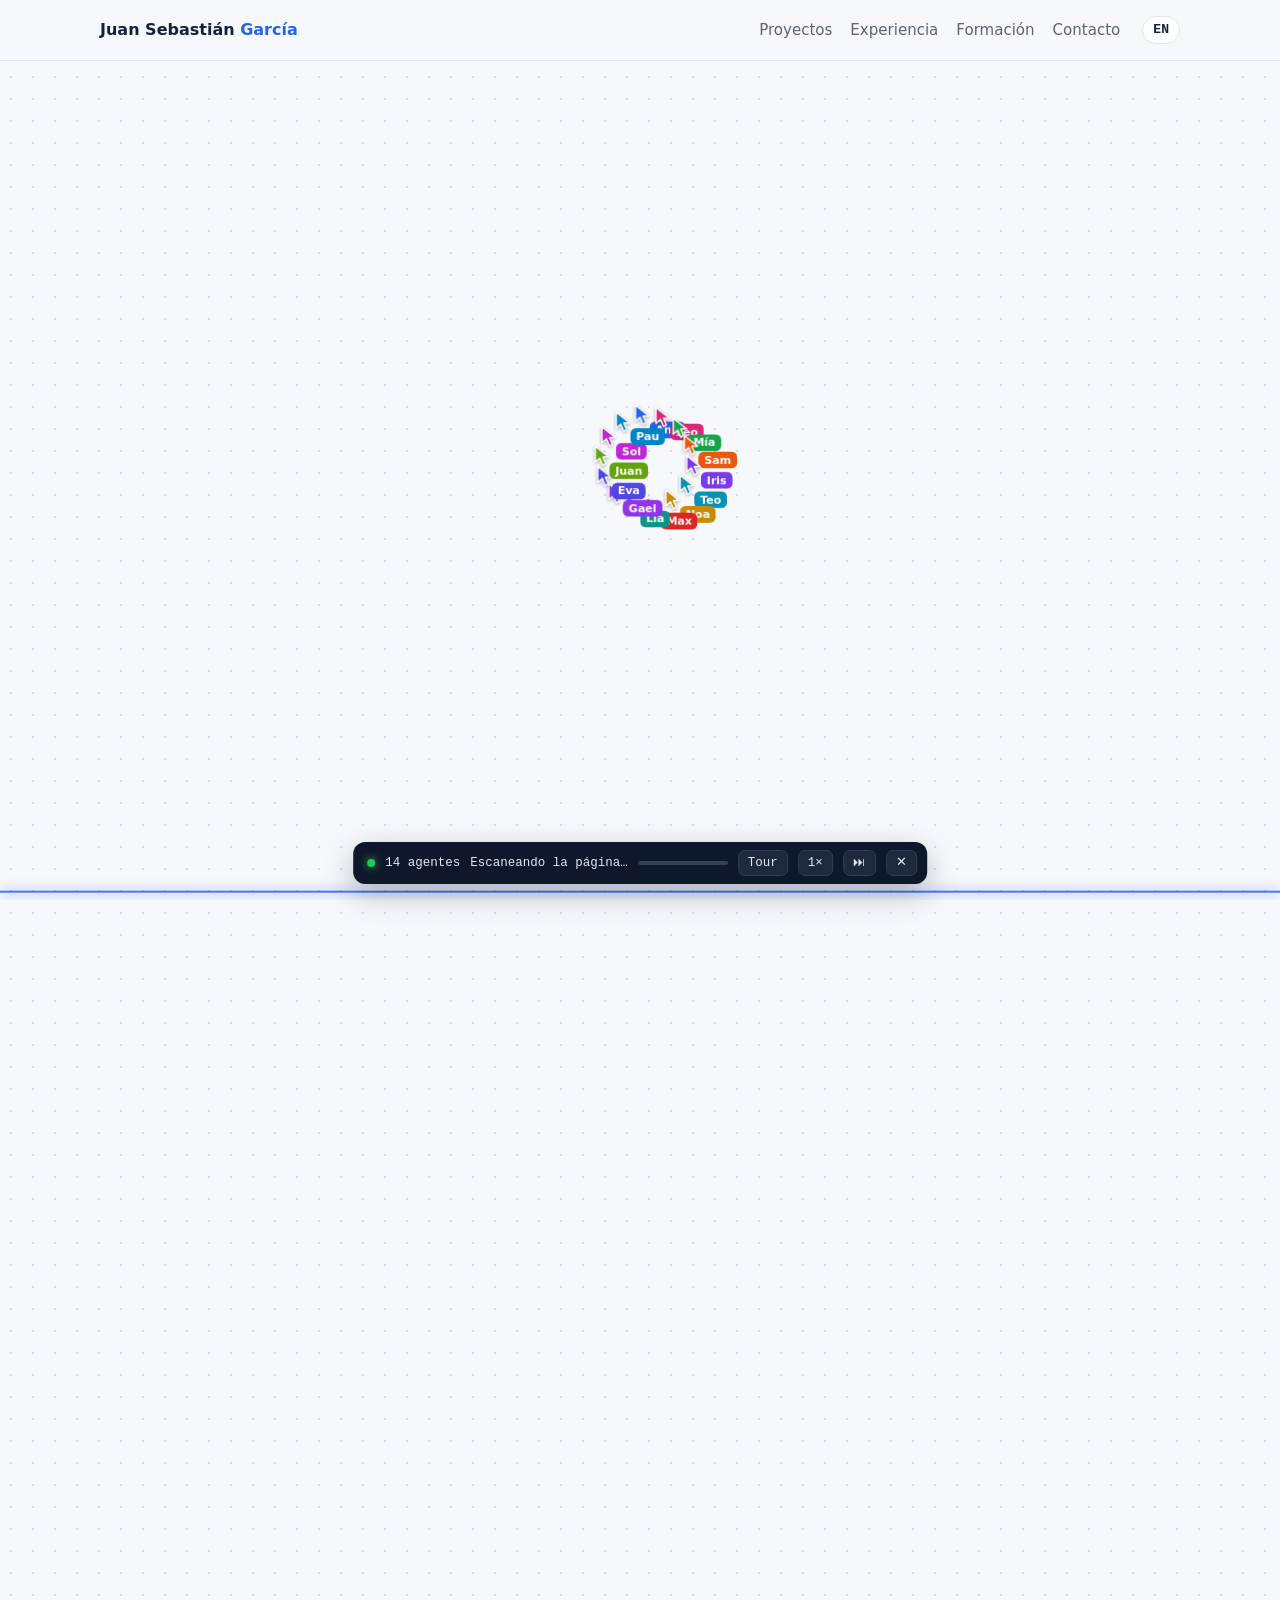
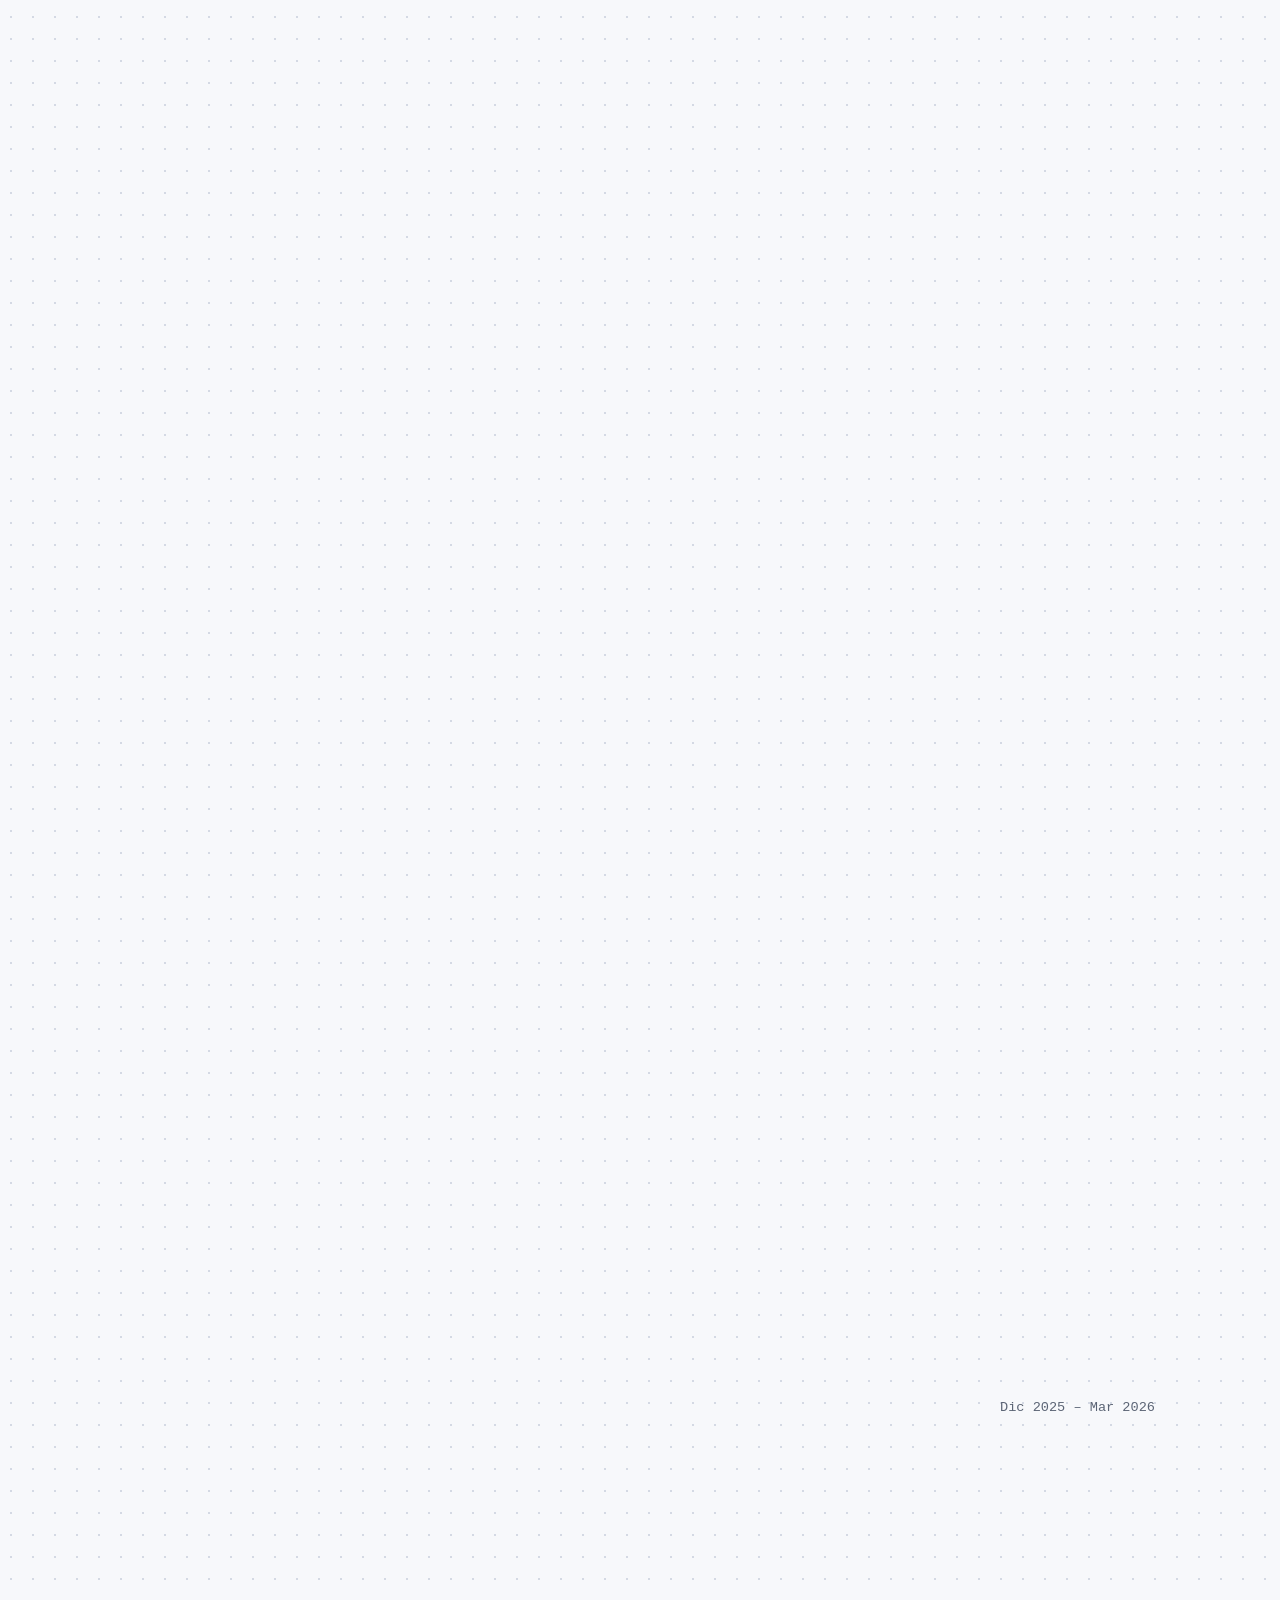
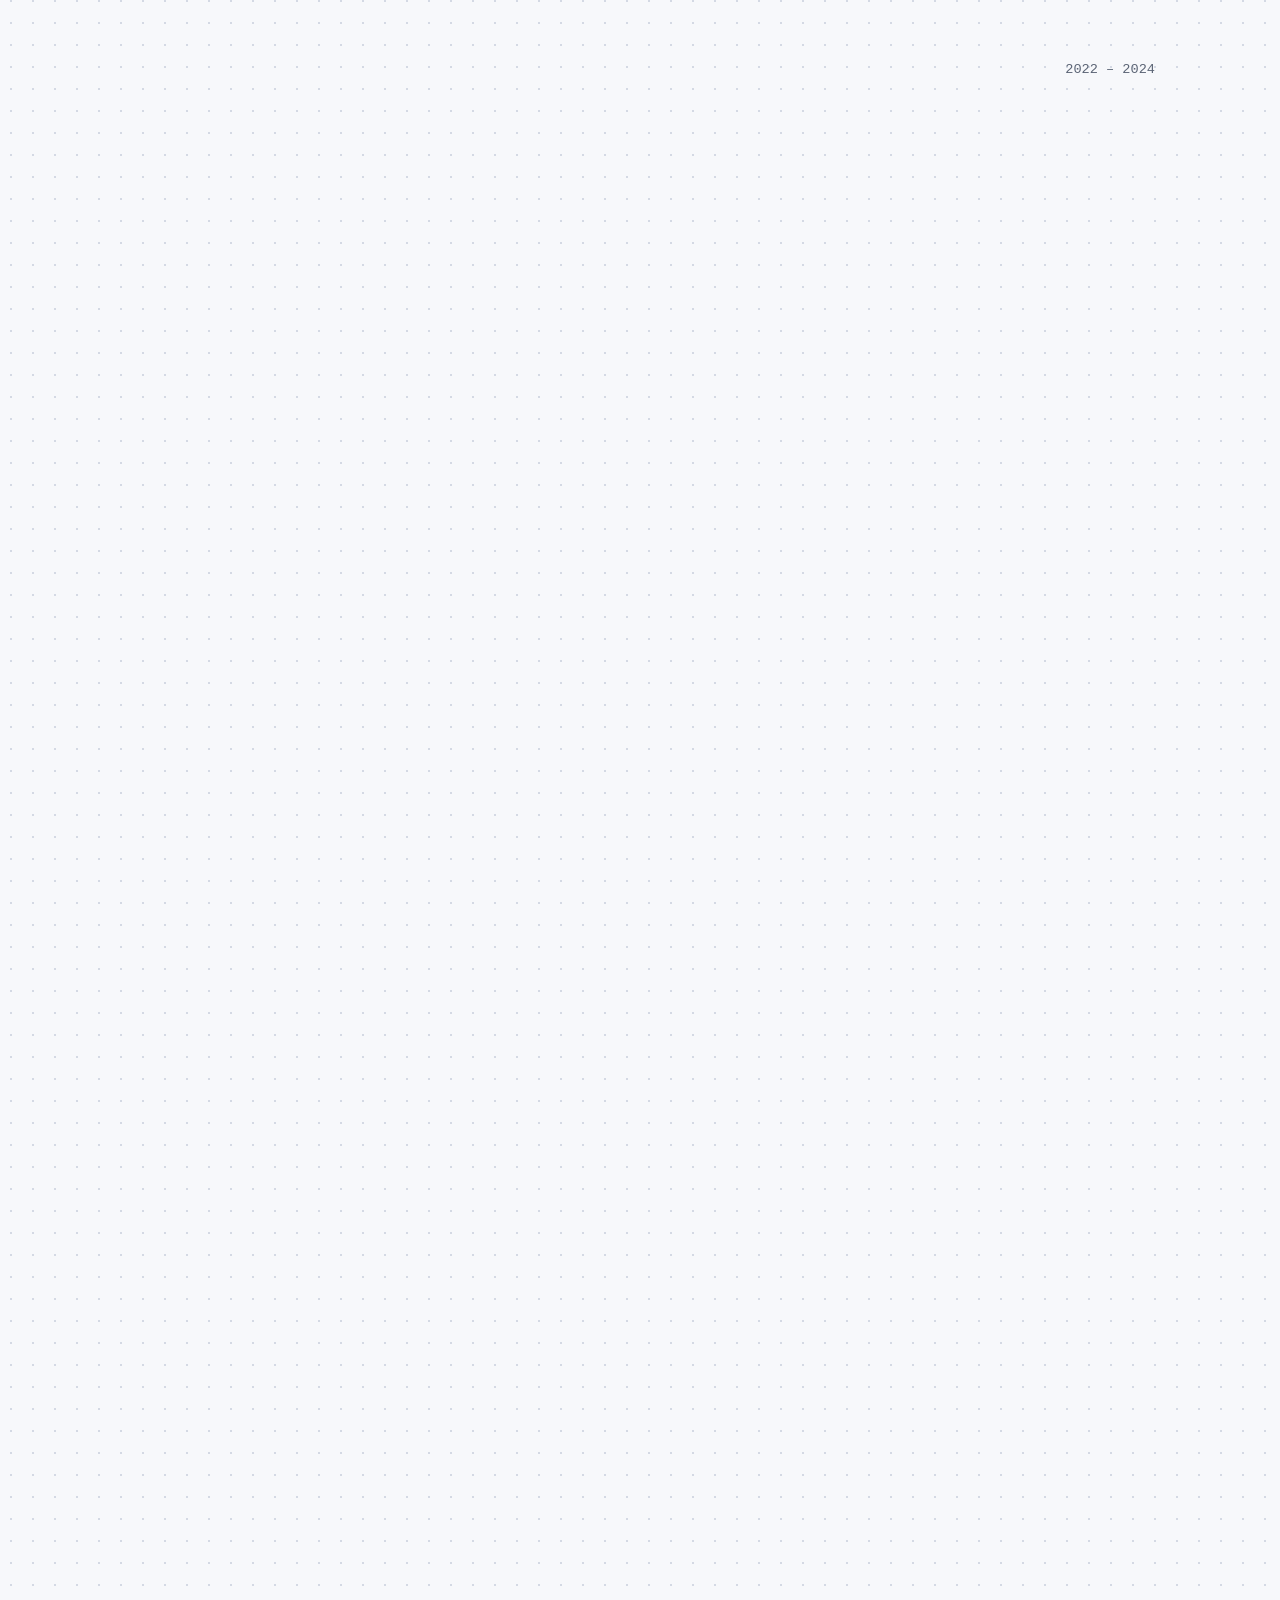
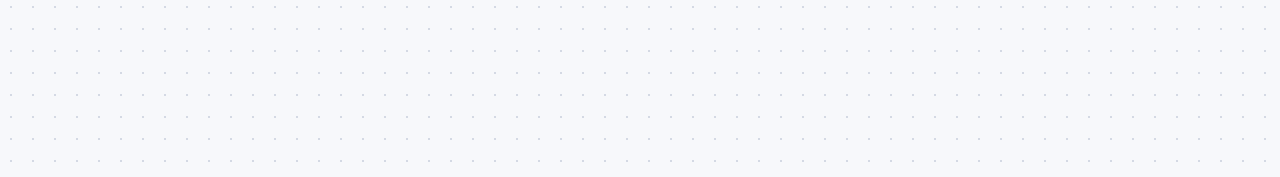
==== index.html @ de95fca2 "CV y portafolio web con el efecto Swarm Rebuild Sitio estático en español e inglés: perfil, 8 proyec" ====
<!doctype html>
<html lang="es">
<head>
<meta charset="utf-8">
<meta name="viewport" content="width=device-width, initial-scale=1">
<title>Juan Sebastián García Carrillo · Analista de sistemas y datos, QA y automatización con IA</title>
<meta name="description" content="CV y portafolio de Juan Sebastián García Carrillo: QA, análisis de datos y automatización con IA. Ocho proyectos con código y demos.">
<meta property="og:title" content="Juan Sebastián García Carrillo · Analista de sistemas y datos, QA y automatización con IA">
<meta property="og:description" content="CV y portafolio de Juan Sebastián García Carrillo: QA, análisis de datos y automatización con IA. Ocho proyectos con código y demos.">
<meta property="og:image" content="https://juansgarciac.github.io/img/storylens.webp">
<link rel="alternate" hreflang="en" href="https://juansgarciac.github.io/en/"><link rel="alternate" hreflang="es" href="https://juansgarciac.github.io/">
<link rel="icon" href="favicon.svg" type="image/svg+xml">
<link rel="stylesheet" href="styles.css">
</head>
<body>
<script src="swarm-rebuild.js" data-agents="14"></script>
<div data-sr-root>
<header class="top"><div class="wrap">
  <a class="brand" href="#inicio">Juan Sebastián <span>García</span></a>
  <nav aria-label="Secciones"><a href="#proyectos">Proyectos</a><a href="#experiencia">Experiencia</a><a href="#formacion">Formación</a><a href="#contacto">Contacto</a></nav>
  <a class="lang" href="en/" hreflang="en">EN</a>
</div></header>

<main id="inicio">
<section class="hero"><div class="wrap">
  <p class="kicker">Bogotá, Colombia · Ingeniero de Sistemas</p>
  <h1>Juan Sebastián García Carrillo</h1>
  <p class="role">Analista de sistemas y datos · QA · Automatización con IA</p>
  <p class="summary">Ingeniero de Sistemas con base en requisitos, datos y automatización con IA. Como QA Engineer (2022–2024) analicé y documenté historias de usuario e integraciones, con criterios de aceptación en equipos Agile/Scrum. En mi práctica profesional hice análisis estadístico y de tendencias para apoyar decisiones, automaticé hojas de Excel con macros y desarrollé el prototipo de un agente de IA conversacional.</p>
  <ul class="actions">
    <li><a class="btn" href="#proyectos">Ver proyectos</a></li>
    <li><a class="btn primary" data-mail data-u="juansgarciac2003" data-d="gmail.com" href="#contacto">Correo</a></li>
    <li><a class="btn" href="https://www.linkedin.com/in/juansgc" rel="noopener">LinkedIn</a></li>
    <li><a class="btn" href="https://github.com/JuanSGarciaC" rel="noopener">GitHub</a></li>
  </ul>
  <p class="where">Disponible para trabajo remoto, híbrido o presencial en Bogotá.</p>
</div></section>

<section id="proyectos"><div class="wrap">
  <h2>Proyectos</h2>
  <p class="lead">Ocho proyectos con una idea común: sistemas que fallan de forma segura, se pueden revisar y miden lo que prometen. Cada uno tiene su código, pruebas automáticas y una sección de límites.</p>
  <div class="grid"><article class="card"><figure><img src="img/storylens.webp" alt="StoryLens QA: Revisar requisitos antes de que sean errores" loading="lazy" decoding="async" width="960" height="600"></figure><div class="body"><h3>StoryLens QA</h3><p class="tagline">Revisar requisitos antes de que sean errores</p><p class="desc">Lee historias de usuario y señala lo que está mal escrito citando la norma (ISO 29148, INVEST, ISTQB); genera casos de prueba trazables y mide la calidad. La IA es opcional: si falla, las reglas siguen.</p><p class="learned"><b>Aprendí:</b> a evaluar IA con honestidad: en historias nuevas las reglas (F1 0,71) superan a la IA (0,37–0,46).</p><ul class="chips"><li class="chip">Python</li><li class="chip">FastAPI</li><li class="chip">React</li><li class="chip">Gemini</li><li class="chip">Playwright</li></ul><ul class="links"><li><a href="https://github.com/JuanSGarciaC/storylens-qa" rel="noopener">Código</a></li><li><a href="https://storylens-qa.onrender.com" rel="noopener">Demo en vivo</a></li><li><a href="https://juansgarciac.github.io/storylens-qa/" rel="noopener">Página del proyecto</a></li></ul></div></article><article class="card"><figure><img src="img/laboratorio.webp" alt="Laboratorio de defensa: Ver un ataque web por dentro y cómo se detiene" loading="lazy" decoding="async" width="960" height="600"></figure><div class="body"><h3>Laboratorio de defensa</h3><p class="tagline">Ver un ataque web por dentro y cómo se detiene</p><p class="desc">La misma app escrita vulnerable y protegida; siete ataques del OWASP Top 10 se lanzan contra las dos a la vez y una consola enseña cada petición, el resultado y la línea de código que marca la diferencia.</p><p class="learned"><b>Aprendí:</b> cómo funcionan y se corrigen inyección SQL, XSS, fuerza bruta, IDOR y otros.</p><ul class="chips"><li class="chip">Python</li><li class="chip">FastAPI</li><li class="chip">React</li><li class="chip">OWASP</li><li class="chip">Playwright</li></ul><ul class="links"><li><a href="https://github.com/JuanSGarciaC/laboratorio-defensa" rel="noopener">Código</a></li></ul></div></article><article class="card"><figure><img src="img/nexusflow.webp" alt="NexusFlow: Automatizar procesos sin hacer nada dos veces" loading="lazy" decoding="async" width="960" height="600"></figure><div class="body"><h3>NexusFlow</h3><p class="tagline">Automatizar procesos sin hacer nada dos veces</p><p class="desc">Flujos con pasos, condiciones y llamadas a APIs que corren en segundo plano con reintentos e idempotencia; usuarios con roles, credenciales cifradas, webhooks firmados y auditoría.</p><p class="learned"><b>Aprendí:</b> idempotencia y diseño para fallos: ningún reintento cobra dos veces.</p><ul class="chips"><li class="chip">FastAPI</li><li class="chip">PostgreSQL</li><li class="chip">Celery</li><li class="chip">Redis</li><li class="chip">React</li><li class="chip">Docker</li></ul><ul class="links"><li><a href="https://github.com/JuanSGarciaC/nexusflow" rel="noopener">Código</a></li><li><a href="https://juansgarciac.github.io/nexusflow/" rel="noopener">Página del proyecto</a></li></ul></div></article><article class="card"><figure><img src="img/datapulse.webp" alt="DataPulse: Datos confiables y trazables de la fuente al informe" loading="lazy" decoding="async" width="960" height="600"></figure><div class="body"><h3>DataPulse</h3><p class="tagline">Datos confiables y trazables de la fuente al informe</p><p class="desc">Ingesta de archivos y una API con validación y cuarentena, orquestación con Prefect, modelo estrella con dbt, API de indicadores y panel; cualquier cifra se puede seguir hasta su archivo.</p><p class="learned"><b>Aprendí:</b> calidad de datos y trazabilidad: 37 errores sembrados que el pipeline detecta exactamente.</p><ul class="chips"><li class="chip">Polars</li><li class="chip">Prefect</li><li class="chip">dbt</li><li class="chip">PostgreSQL</li><li class="chip">FastAPI</li><li class="chip">Streamlit</li></ul><ul class="links"><li><a href="https://github.com/JuanSGarciaC/datapulse" rel="noopener">Código</a></li><li><a href="https://juansgarciac.github.io/datapulse/" rel="noopener">Página del proyecto</a></li></ul></div></article><article class="card"><figure><img src="img/sello.webp" alt="Sello · Triaje con IA: La IA clasifica; una persona pone el sello" loading="lazy" decoding="async" width="960" height="600"></figure><div class="body"><h3>Sello · Triaje con IA</h3><p class="tagline">La IA clasifica; una persona pone el sello</p><p class="desc">Clasifica solicitudes de soporte de TI con un LLM y una regla decide: se aprueba sola o pasa a una persona. Después va al equipo correcto con un plazo. Categoría correcta en 9 de 10 casos de la prueba final.</p><p class="learned"><b>Aprendí:</b> que la confianza de un modelo no basta: lo urgente y lo dudoso pasan por una persona.</p><ul class="chips"><li class="chip">Python</li><li class="chip">FastAPI</li><li class="chip">LLM</li><li class="chip">React</li><li class="chip">SQLite</li></ul><ul class="links"><li><a href="https://github.com/JuanSGarciaC/triaje-solicitudes" rel="noopener">Código</a></li><li><a href="https://triaje-solicitudes-demo.onrender.com" rel="noopener">Demo en vivo</a></li></ul></div></article><article class="card"><figure><img src="img/integrador.webp" alt="Integrador de webhooks: Entregar avisos entre sistemas sin perder ninguno" loading="lazy" decoding="async" width="960" height="600"></figure><div class="body"><h3>Integrador de webhooks</h3><p class="tagline">Entregar avisos entre sistemas sin perder ninguno</p><p class="desc">Recibe webhooks de GitHub, valida la firma HMAC, responde 202 y los entrega desde un worker con espera exponencial y jitter; los fallidos se reprocesan desde un panel.</p><p class="learned"><b>Aprendí:</b> a medir con fallos provocados: con 30 % de fallos se entregaron 200 de 200.</p><ul class="chips"><li class="chip">Python</li><li class="chip">FastAPI</li><li class="chip">HMAC</li><li class="chip">React</li><li class="chip">Newman</li></ul><ul class="links"><li><a href="https://github.com/JuanSGarciaC/integrador-webhooks" rel="noopener">Código</a></li><li><a href="https://integrador-webhooks-demo.onrender.com" rel="noopener">Demo en vivo</a></li></ul></div></article><article class="card"><figure><img src="img/cortex.webp" alt="Cortex Agent: Un agente de IA al que se le puede ver pensar" loading="lazy" decoding="async" width="960" height="600"></figure><div class="body"><h3>Cortex Agent</h3><p class="tagline">Un agente de IA al que se le puede ver pensar</p><p class="desc">Agente con bucle propio, herramientas por MCP, búsqueda híbrida en documentos y memoria; cada paso queda registrado y se evalúa automáticamente.</p><p class="learned"><b>Aprendí:</b> cómo funciona un agente por dentro y cómo evaluarlo con pruebas repetibles.</p><ul class="chips"><li class="chip">Python</li><li class="chip">MCP</li><li class="chip">RAG</li><li class="chip">Gemini</li><li class="chip">React</li></ul><ul class="links"><li><a href="https://github.com/JuanSGarciaC/cortex-agent" rel="noopener">Código</a></li></ul></div></article><article class="card"><figure><img src="img/datos.webp" alt="Datos abiertos de Colombia: Datos públicos reales, limpios y comprobados" loading="lazy" decoding="async" width="960" height="600"></figure><div class="body"><h3>Datos abiertos de Colombia</h3><p class="tagline">Datos públicos reales, limpios y comprobados</p><p class="desc">Descarga la matrícula de educación superior de datos.gov.co, la valida, calcula estadísticas y escribe un resumen cuyas cifras se verifican; los totales cuadran con la fuente oficial.</p><p class="learned"><b>Aprendí:</b> a desconfiar de la fuente: los datos venían duplicados y fingían una caída del 48 %.</p><ul class="chips"><li class="chip">Python</li><li class="chip">FastAPI</li><li class="chip">SQLite</li><li class="chip">React</li><li class="chip">datos.gov.co</li></ul><ul class="links"><li><a href="https://github.com/JuanSGarciaC/datos-abiertos-colombia-educacion" rel="noopener">Código</a></li></ul></div></article></div>
  <p class="note">Proyectos personales desarrollados con asistentes de IA; yo los revisé, ejecuté y verifiqué. Las cifras salen de sus pruebas y evaluaciones, y cada repositorio explica lo que no está medido.</p>
</div></section>

<section id="experiencia"><div class="wrap">
  <h2>Experiencia</h2>
  <div class="timeline"><article class="panel job"><header><h3>Fundación Universitaria del Área Andina</h3><span class="meta">Dic 2025 – Mar 2026</span></header><p class="pos">Práctica profesional</p><ul><li>Análisis estadístico y de tendencias sobre bases de datos para detectar problemas y apoyar decisiones, con gráficas y muestras.</li><li>Macros y optimización de hojas de Excel y bases de datos para facilitar su uso y el manejo de la información.</li><li>Prototipo de un agente de IA conversacional para ayudar a redactar documentos institucionales según las reglas de la institución (fase inicial, sin despliegue).</li></ul></article><article class="panel job"><header><h3>Software Quality Assurance S.A.</h3><span class="meta">2022 – 2024</span></header><p class="pos">QA Engineer</p><ul><li>Inicié como practicante SENA y continué como QA Engineer.</li><li>Analicé y documenté historias de usuario e integraciones en staging y preproducción, identificando riesgos antes de cada release.</li><li>Aporté análisis de requisitos y criterios de aceptación en ceremonias Agile/Scrum.</li><li>Mantuve documentación y trazabilidad en Jira y Confluence entre Desarrollo, QA y Producto.</li><li>Automaticé con Python tareas repetitivas de análisis y organización de información.</li><li>Validé servicios REST: códigos HTTP, payloads JSON y casos límite.</li></ul></article></div>
</div></section>

<section id="formacion"><div class="wrap">
  <div class="two">
    <div class="panel"><h2>Formación</h2><ul class="edu"><li><span><b>Ingeniería de Sistemas</b><small>Fundación Universitaria del Área Andina</small></span><span class="y">2023 – 2026</span></li><li><span><b>Tecnólogo en Análisis y Desarrollo de Sistemas de Información</b><small>SENA</small></span><span class="y">2021 – 2023</span></li><li><span><b>Máster en Inteligencia Artificial e Innovación</b><small>Founderz · Prompt engineering (few-shot, RAG), Copilot Studio, Power Automate, Make y Power BI</small></span><span class="y">2024 – 2025</span></li><li><span><b>Diplomado en Programación en Python y DevNet (140 h)</b><small>Área Andina</small></span><span class="y">2025</span></li></ul></div>
    <div class="panel"><h2>Certificaciones</h2><ul><li>DevNet Associate · Fundamentos de Python 1 y 2 · Introduction to Modern AI — Cisco Networking Academy</li><li>Introducción a ISTQB · Pruebas de requisitos, performance y APIs REST — Área Andina</li></ul><h2>Idiomas</h2><p>Español (nativo) · Inglés B2 (lectura técnica y documentación)</p></div>
  </div>
</div></section>

<section id="habilidades"><div class="wrap">
  <h2>Habilidades</h2>
  <div class="skills"><div class="panel"><h3>Datos y BI</h3><ul class="chips"><li class=chip>SQL</li><li class=chip>Excel avanzado (macros)</li><li class=chip>Análisis estadístico</li><li class=chip>Power BI</li><li class=chip>ETL</li></ul></div><div class="panel"><h3>QA y metodologías</h3><ul class="chips"><li class=chip>Criterios de aceptación</li><li class=chip>Pruebas de APIs REST</li><li class=chip>pytest</li><li class=chip>Playwright</li><li class=chip>Postman/Newman</li><li class=chip>Agile/Scrum</li><li class=chip>Jira</li><li class=chip>Confluence</li></ul></div><div class="panel"><h3>Programación</h3><ul class="chips"><li class=chip>Python</li><li class=chip>FastAPI</li><li class=chip>React</li><li class=chip>PostgreSQL</li><li class=chip>SQLite</li><li class=chip>Git/GitHub</li><li class=chip>GitHub Actions</li><li class=chip>Docker</li></ul></div><div class="panel"><h3>IA y automatización</h3><ul class="chips"><li class=chip>Prompt engineering</li><li class=chip>GPT-4</li><li class=chip>Claude</li><li class=chip>Gemini</li><li class=chip>Azure OpenAI</li><li class=chip>Copilot Studio</li><li class=chip>Power Automate</li><li class=chip>Make</li></ul></div></div>
</div></section>

<section id="contacto" class="contact"><div class="wrap">
  <div class="panel">
    <h2>Hablemos</h2>
    <p class="lead" style="margin-inline:auto">¿Buscas a alguien para QA, análisis de datos o automatización con IA? Escríbeme.</p>
    <ul class="actions" style="justify-content:center">
      <li><a class="btn primary" data-mail data-u="juansgarciac2003" data-d="gmail.com" href="#contacto">Correo</a></li>
      <li><a class="btn" href="https://www.linkedin.com/in/juansgc" rel="noopener">LinkedIn</a></li>
      <li><a class="btn" href="https://github.com/JuanSGarciaC" rel="noopener">GitHub</a></li>
    </ul>
    <noscript><p>juansgarciac2003 [arroba] gmail.com</p></noscript>
  </div>
</div></section>
</main>

<footer><div class="wrap">
  <p>Hecho con HTML, CSS y JavaScript, sin dependencias. Los cursores de colores construyen la página la primera vez que entras. <button type="button" data-sr-replay>Ver otra vez la construcción</button></p>
  <p>© 2026 Juan Sebastián García Carrillo</p>
</div></footer>
</div>
<script src="site.js" defer></script>
</body>
</html>
---- styles.css ----
:root {
  --bg: #f7f8fb;
  --paper: #ffffff;
  --ink: #14213d;
  --muted: #5b6475;
  --line: #e1e5ee;
  --accent: #2563eb;
  --accent-ink: #1d4ed8;
  --teal: #0f766e;
  --radius: 14px;
  --shadow: 0 1px 2px rgba(20, 33, 61, .06), 0 8px 24px rgba(20, 33, 61, .06);
  --mono: ui-monospace, "Cascadia Code", Consolas, monospace;
  --sans: "Segoe UI", system-ui, -apple-system, Roboto, "Helvetica Neue", Arial, sans-serif;
}

* { box-sizing: border-box; }
html { scroll-behavior: smooth; }
body {
  margin: 0;
  font: 16px/1.6 var(--sans);
  color: var(--ink);
  background-color: var(--bg);
  /* E3: rejilla de puntos, el "lienzo" donde trabajan los cursores */
  background-image: radial-gradient(circle, #d4d9e4 1px, transparent 1.2px);
  background-size: 22px 22px;
}
img { max-width: 100%; display: block; }
a { color: var(--accent-ink); }
a:focus-visible, button:focus-visible { outline: 3px solid var(--accent); outline-offset: 2px; border-radius: 6px; }

.wrap { width: min(1080px, 100% - 40px); margin-inline: auto; }

/* ---------- cabecera */
.top {
  position: sticky; top: 0; z-index: 50;
  background: rgba(247, 248, 251, .86);
  backdrop-filter: blur(8px);
  border-bottom: 1px solid var(--line);
}
.top .wrap { display: flex; align-items: center; gap: 22px; height: 60px; }
.brand { font-weight: 700; text-decoration: none; color: var(--ink); white-space: nowrap; }
.brand span { color: var(--accent); }
.top nav { display: flex; gap: 18px; margin-left: auto; flex-wrap: wrap; }
.top nav a { color: var(--muted); text-decoration: none; font-size: .94rem; }
.top nav a:hover { color: var(--ink); }
.lang { font: 600 .82rem/1 var(--mono); border: 1px solid var(--line); border-radius: 999px; padding: 6px 10px;
        text-decoration: none; color: var(--ink); background: var(--paper); }

/* ---------- hero */
.hero { padding: 72px 0 40px; }
.hero .kicker { font: 600 .86rem/1.4 var(--mono); color: var(--teal); letter-spacing: .02em; margin: 0 0 10px; }
.hero h1 { font-size: clamp(2.2rem, 5.4vw, 3.8rem); line-height: 1.05; margin: 0 0 14px; letter-spacing: -.02em; }
.hero .role { font-size: clamp(1.05rem, 2vw, 1.3rem); color: var(--accent-ink); font-weight: 600; margin: 0 0 18px; }
.hero .summary { max-width: 760px; color: #2a3550; font-size: 1.06rem; margin: 0 0 24px; }
.actions { display: flex; flex-wrap: wrap; gap: 10px; margin: 0 0 14px; padding: 0; list-style: none; }
.btn {
  display: inline-flex; align-items: center; gap: 8px; padding: 10px 16px; border-radius: 10px;
  border: 1px solid var(--line); background: var(--paper); color: var(--ink); text-decoration: none;
  font-weight: 600; font-size: .95rem; box-shadow: var(--shadow);
  transition: transform .15s ease;
}
.btn:hover { transform: translateY(-1px); }
.btn.primary { background: var(--accent); border-color: var(--accent); color: #fff; }
.where { color: var(--muted); font-size: .92rem; margin: 0; }

/* ---------- secciones */
section { padding: 34px 0; scroll-margin-top: 70px; }
section > .wrap > h2 { font-size: 1.7rem; margin: 0 0 6px; letter-spacing: -.01em; }
.lead { color: var(--muted); margin: 0 0 22px; max-width: 760px; }

.panel {
  background: var(--paper); border: 1px solid var(--line); border-radius: var(--radius);
  box-shadow: var(--shadow); padding: 22px 24px;
}

/* ---------- proyectos */
.grid { display: grid; grid-template-columns: repeat(auto-fill, minmax(300px, 1fr)); gap: 18px; }
.card {
  display: flex; flex-direction: column; background: var(--paper); border: 1px solid var(--line);
  border-radius: var(--radius); box-shadow: var(--shadow); overflow: hidden;
}
.card figure { margin: 0; aspect-ratio: 16 / 10; background: #0f172a; overflow: hidden; }
.card figure img { width: 100%; height: 100%; object-fit: cover; object-position: top left; }
.card .body { padding: 16px 18px 18px; display: flex; flex-direction: column; gap: 8px; flex: 1; }
.card h3 { margin: 0; font-size: 1.12rem; }
.card .tagline { margin: 0; color: var(--teal); font-weight: 600; font-size: .92rem; }
.card .desc { margin: 0; color: #2a3550; font-size: .95rem; }
.card .learned { margin: 0; font-size: .9rem; color: var(--muted); }
.card .learned b { color: var(--ink); }
.chips { display: flex; flex-wrap: wrap; gap: 6px; list-style: none; margin: 2px 0 0; padding: 0; }
.chip { font: 500 .76rem/1 var(--mono); padding: 5px 8px; border-radius: 6px; background: #eef2ff; color: #3730a3; }
.links { display: flex; flex-wrap: wrap; gap: 14px; margin: auto 0 0; padding: 8px 0 0; list-style: none; font-size: .92rem; font-weight: 600; }
.note {
  margin: 20px 0 0; padding: 12px 16px; border-left: 3px solid var(--teal); background: #eaf6f1;
  border-radius: 8px; font-size: .93rem; color: #1f3b36;
}

/* ---------- experiencia y formación */
.timeline { display: grid; gap: 16px; }
.job header { display: flex; flex-wrap: wrap; justify-content: space-between; gap: 6px 18px; align-items: baseline; }
.job h3 { margin: 0; font-size: 1.1rem; }
.job .meta { font: 500 .85rem/1.4 var(--mono); color: var(--muted); }
.job .pos { margin: 2px 0 8px; color: var(--teal); font-weight: 600; }
.job ul { margin: 0; padding-left: 20px; }
.job li { margin: 3px 0; }

.two { display: grid; grid-template-columns: repeat(auto-fit, minmax(300px, 1fr)); gap: 18px; }
.edu { list-style: none; margin: 0; padding: 0; display: grid; gap: 12px; }
.edu li { display: flex; justify-content: space-between; gap: 12px; }
.edu .y { font: 500 .85rem/1.6 var(--mono); color: var(--muted); white-space: nowrap; }
.edu small { display: block; color: var(--muted); }

.skills { display: grid; grid-template-columns: repeat(auto-fit, minmax(240px, 1fr)); gap: 18px; }
.skills h3 { margin: 0 0 8px; font-size: 1rem; }

/* ---------- contacto y pie */
.contact { text-align: center; }
.contact .panel { padding: 34px 24px; }
.contact h2 { margin-top: 0; }
footer { padding: 28px 0 90px; color: var(--muted); font-size: .88rem; text-align: center; }
footer button {
  font: inherit; color: var(--accent-ink); background: none; border: 0; text-decoration: underline; cursor: pointer; padding: 0;
}

/* ---------- barra del enjambre (la crea swarm-rebuild.js) */
#sr-bar {
  position: fixed; left: 50%; bottom: 16px; transform: translateX(-50%); z-index: 9999;
  display: flex; align-items: center; gap: 10px; padding: 8px 10px 8px 14px;
  background: #0f172a; color: #e2e8f0; border-radius: 12px; box-shadow: 0 10px 30px rgba(0, 0, 0, .25);
  font: 500 12.5px/1 var(--mono); white-space: nowrap; transition: opacity .3s, transform .3s;
}
#sr-bar.sr-out { opacity: 0; transform: translate(-50%, 20px); pointer-events: none; }
#sr-bar .sr-dot { width: 8px; height: 8px; border-radius: 50%; background: #22c55e; box-shadow: 0 0 8px #22c55e; }
#sr-bar .sr-progress { width: 90px; height: 4px; background: #334155; border-radius: 4px; overflow: hidden; }
#sr-bar .sr-progress i { display: block; height: 100%; background: #60a5fa; transform-origin: left; transform: scaleX(0);
                         transition: transform .25s ease; }
#sr-bar button {
  font: inherit; color: #e2e8f0; background: #1e293b; border: 1px solid #334155; border-radius: 7px; padding: 6px 9px; cursor: pointer;
}
#sr-bar button:hover, #sr-bar button.on { background: #2563eb; border-color: #2563eb; }

@media (max-width: 640px) {
  .top nav { display: none; }
  .hero { padding-top: 44px; }
  #sr-bar { gap: 7px; padding: 7px 8px 7px 10px; font-size: 11px; }
  #sr-bar .sr-progress { width: 44px; }
  #sr-bar [data-k="agents"] { display: none; }
}

@media (prefers-reduced-motion: reduce) {
  html { scroll-behavior: auto; }
  .btn { transition: none; }
}
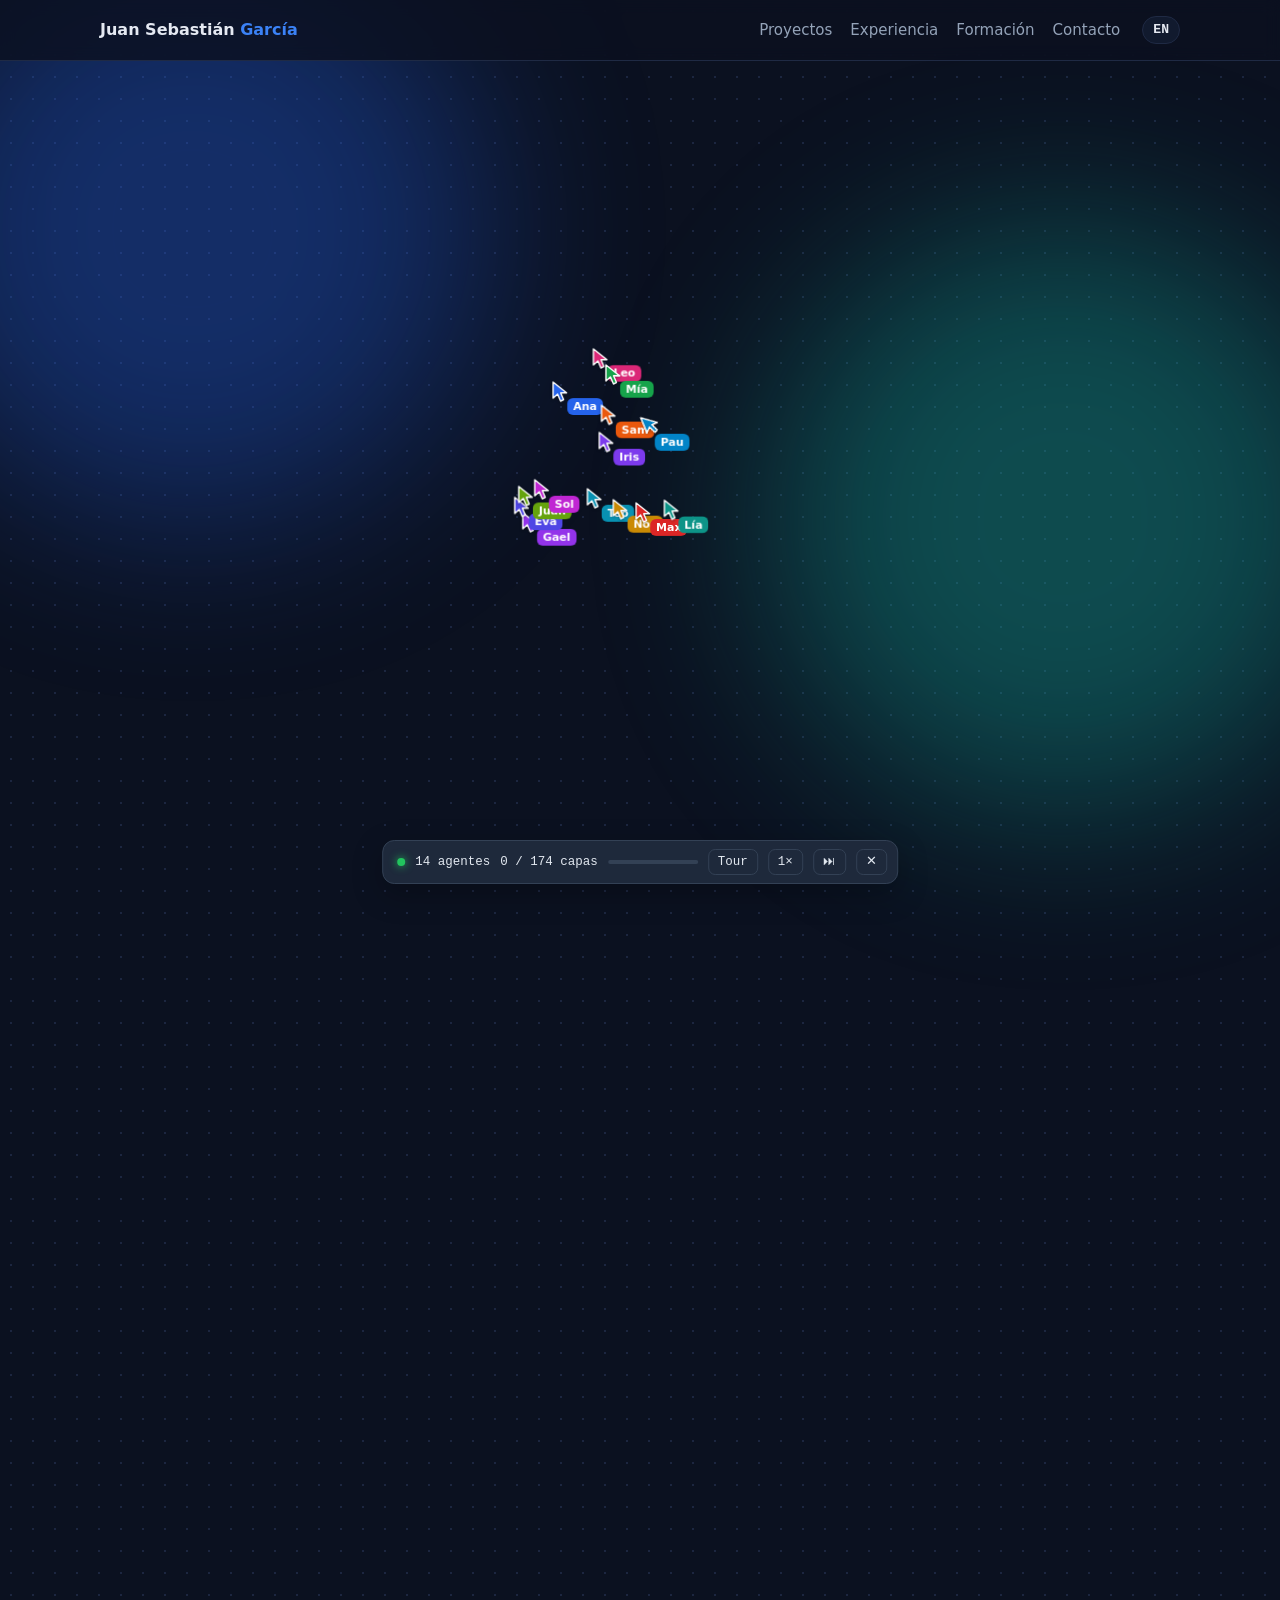
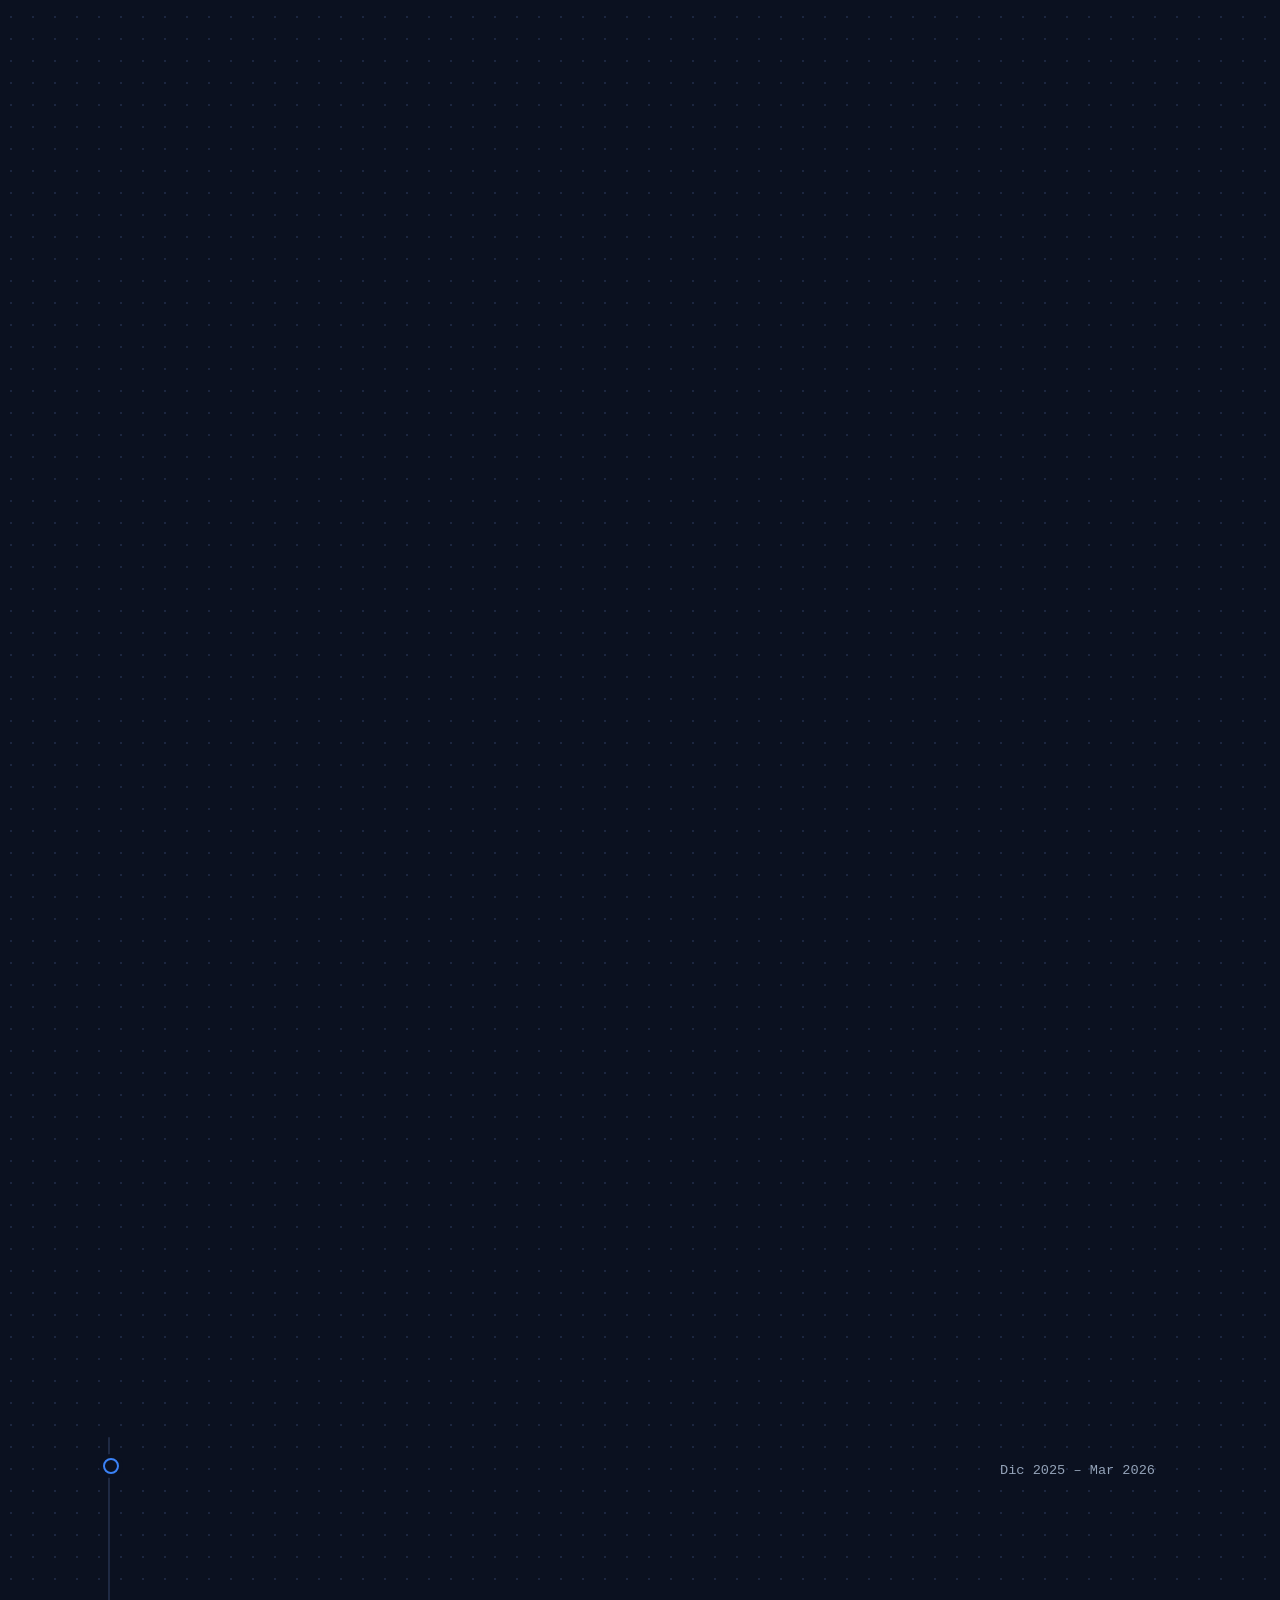
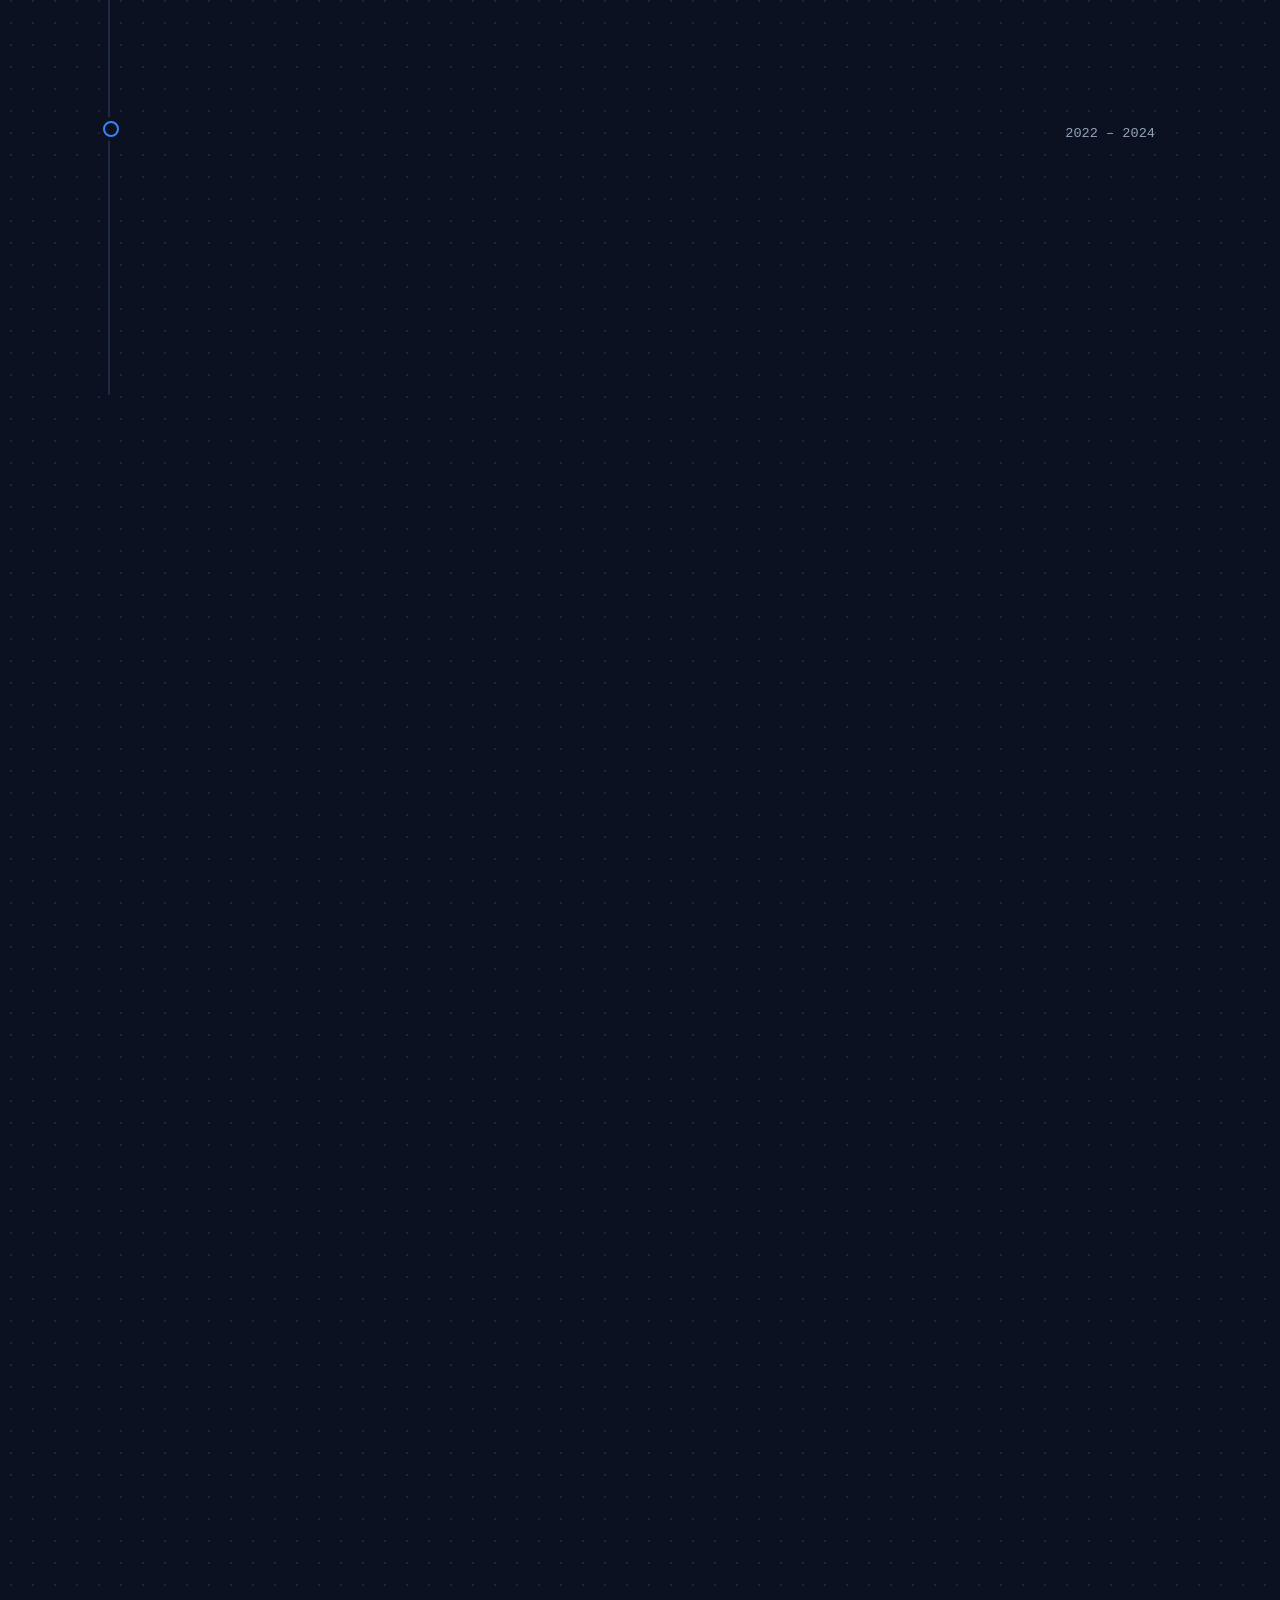
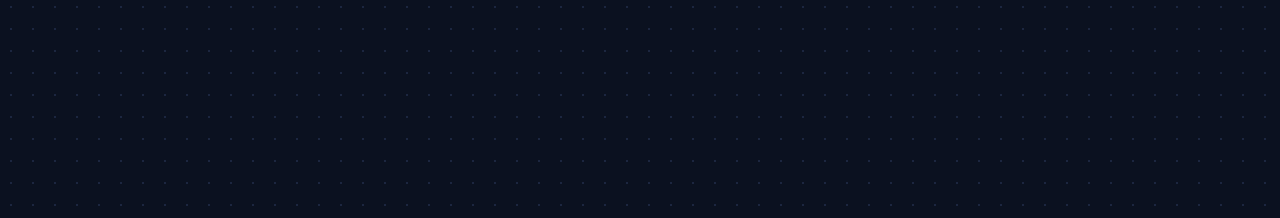
==== commit 3bb257f3: "Tema oscuro, foto, correo a Gmail y animación en cada carga - El botón de correo abre la ventana de " ====
--- a/index.html
+++ b/index.html
@@ -22,7 +22,9 @@
 </div></header>
 
 <main id="inicio">
-<section class="hero"><div class="wrap">
+<section class="hero"><div class="wrap has-photo">
+  <img class="avatar" src="img/foto.jpg" alt="Juan Sebastián García Carrillo" width="220" height="220">
+  <div class="intro">
   <p class="kicker">Bogotá, Colombia · Ingeniero de Sistemas</p>
   <h1>Juan Sebastián García Carrillo</h1>
   <p class="role">Analista de sistemas y datos · QA · Automatización con IA</p>
@@ -34,6 +36,7 @@
     <li><a class="btn" href="https://github.com/JuanSGarciaC" rel="noopener">GitHub</a></li>
   </ul>
   <p class="where">Disponible para trabajo remoto, híbrido o presencial en Bogotá.</p>
+  </div>
 </div></section>
 
 <section id="proyectos"><div class="wrap">
@@ -75,7 +78,7 @@
 </main>
 
 <footer><div class="wrap">
-  <p>Hecho con HTML, CSS y JavaScript, sin dependencias. Los cursores de colores construyen la página la primera vez que entras. <button type="button" data-sr-replay>Ver otra vez la construcción</button></p>
+  <p>Hecho con HTML, CSS y JavaScript, sin dependencias. Los cursores de colores construyen la página cada vez que entras. <button type="button" data-sr-replay>Ver otra vez la construcción</button></p>
   <p>© 2026 Juan Sebastián García Carrillo</p>
 </div></footer>
 </div>
--- a/styles.css
+++ b/styles.css
@@ -1,19 +1,22 @@
 :root {
-  --bg: #f7f8fb;
-  --paper: #ffffff;
-  --ink: #14213d;
-  --muted: #5b6475;
-  --line: #e1e5ee;
-  --accent: #2563eb;
-  --accent-ink: #1d4ed8;
-  --teal: #0f766e;
+  color-scheme: dark;
+  --bg: #0b1120;
+  --paper: #111a2e;
+  --ink: #e5e9f2;
+  --muted: #94a3b8;
+  --line: #1f2a44;
+  --accent: #3b82f6;
+  --accent-ink: #60a5fa;
+  --teal: #2dd4bf;
+  --body: #cbd5e1;
   --radius: 14px;
-  --shadow: 0 1px 2px rgba(20, 33, 61, .06), 0 8px 24px rgba(20, 33, 61, .06);
+  --shadow: 0 1px 2px rgba(0, 0, 0, .3), 0 8px 24px rgba(0, 0, 0, .35);
   --mono: ui-monospace, "Cascadia Code", Consolas, monospace;
   --sans: "Segoe UI", system-ui, -apple-system, Roboto, "Helvetica Neue", Arial, sans-serif;
 }
 
 * { box-sizing: border-box; }
+body { overflow-x: clip; } /* la aurora del hero no crea scroll lateral; clip no rompe la cabecera sticky */
 html { scroll-behavior: smooth; }
 body {
   margin: 0;
@@ -21,7 +24,7 @@
   color: var(--ink);
   background-color: var(--bg);
   /* E3: rejilla de puntos, el "lienzo" donde trabajan los cursores */
-  background-image: radial-gradient(circle, #d4d9e4 1px, transparent 1.2px);
+  background-image: radial-gradient(circle, #1c2640 1px, transparent 1.2px);
   background-size: 22px 22px;
 }
 img { max-width: 100%; display: block; }
@@ -33,10 +36,12 @@
 /* ---------- cabecera */
 .top {
   position: sticky; top: 0; z-index: 50;
-  background: rgba(247, 248, 251, .86);
+  background: rgba(11, 17, 32, .82);
   backdrop-filter: blur(8px);
   border-bottom: 1px solid var(--line);
+  transition: transform .3s ease;
 }
+.top.nav-hidden { transform: translateY(-100%); }
 .top .wrap { display: flex; align-items: center; gap: 22px; height: 60px; }
 .brand { font-weight: 700; text-decoration: none; color: var(--ink); white-space: nowrap; }
 .brand span { color: var(--accent); }
@@ -47,11 +52,22 @@
         text-decoration: none; color: var(--ink); background: var(--paper); }
 
 /* ---------- hero */
-.hero { padding: 72px 0 40px; }
+.hero { padding: 72px 0 40px; position: relative; isolation: isolate; }
+.hero::before, .hero::after {
+  content: ""; position: absolute; z-index: -1; width: 46vw; height: 46vw; max-width: 620px; max-height: 620px;
+  border-radius: 50%; filter: blur(90px); opacity: .35; pointer-events: none; will-change: transform, opacity;
+}
+.hero::before { background: #2563eb; top: -22%; left: -8%; animation: aurora 14s ease-in-out infinite alternate; }
+.hero::after { background: #14b8a6; bottom: -30%; right: -6%; animation: aurora 18s ease-in-out infinite alternate-reverse; }
+@keyframes aurora {
+  0% { transform: translate(0, 0) scale(1); opacity: .28; }
+  50% { opacity: .42; }
+  100% { transform: translate(8vw, 6vh) scale(1.15); opacity: .3; }
+}
 .hero .kicker { font: 600 .86rem/1.4 var(--mono); color: var(--teal); letter-spacing: .02em; margin: 0 0 10px; }
 .hero h1 { font-size: clamp(2.2rem, 5.4vw, 3.8rem); line-height: 1.05; margin: 0 0 14px; letter-spacing: -.02em; }
 .hero .role { font-size: clamp(1.05rem, 2vw, 1.3rem); color: var(--accent-ink); font-weight: 600; margin: 0 0 18px; }
-.hero .summary { max-width: 760px; color: #2a3550; font-size: 1.06rem; margin: 0 0 24px; }
+.hero .summary { max-width: 760px; color: var(--body); font-size: 1.06rem; margin: 0 0 24px; }
 .actions { display: flex; flex-wrap: wrap; gap: 10px; margin: 0 0 14px; padding: 0; list-style: none; }
 .btn {
   display: inline-flex; align-items: center; gap: 8px; padding: 10px 16px; border-radius: 10px;
@@ -62,6 +78,9 @@
 .btn:hover { transform: translateY(-1px); }
 .btn.primary { background: var(--accent); border-color: var(--accent); color: #fff; }
 .where { color: var(--muted); font-size: .92rem; margin: 0; }
+.hero .has-photo { display: flex; align-items: center; gap: 40px; }
+.avatar { width: 220px; height: 220px; flex: none; border-radius: 50%; object-fit: cover;
+          border: 3px solid var(--accent); box-shadow: 0 0 0 6px rgba(59, 130, 246, .15), var(--shadow); }
 
 /* ---------- secciones */
 section { padding: 34px 0; scroll-margin-top: 70px; }
@@ -78,25 +97,39 @@
 .card {
   display: flex; flex-direction: column; background: var(--paper); border: 1px solid var(--line);
   border-radius: var(--radius); box-shadow: var(--shadow); overflow: hidden;
+  position: relative; transition: border-color .3s ease;
 }
+.card::after {
+  content: ""; position: absolute; inset: 0; pointer-events: none; opacity: 0; transition: opacity .3s ease;
+  background: radial-gradient(360px circle at var(--mx, 50%) var(--my, 50%), rgba(96, 165, 250, .16), transparent 60%);
+}
+.card:hover { border-color: #2f4a7a; }
+.card:hover::after { opacity: 1; }
 .card figure { margin: 0; aspect-ratio: 16 / 10; background: #0f172a; overflow: hidden; }
 .card figure img { width: 100%; height: 100%; object-fit: cover; object-position: top left; }
 .card .body { padding: 16px 18px 18px; display: flex; flex-direction: column; gap: 8px; flex: 1; }
 .card h3 { margin: 0; font-size: 1.12rem; }
 .card .tagline { margin: 0; color: var(--teal); font-weight: 600; font-size: .92rem; }
-.card .desc { margin: 0; color: #2a3550; font-size: .95rem; }
+.card .desc { margin: 0; color: var(--body); font-size: .95rem; }
 .card .learned { margin: 0; font-size: .9rem; color: var(--muted); }
 .card .learned b { color: var(--ink); }
 .chips { display: flex; flex-wrap: wrap; gap: 6px; list-style: none; margin: 2px 0 0; padding: 0; }
-.chip { font: 500 .76rem/1 var(--mono); padding: 5px 8px; border-radius: 6px; background: #eef2ff; color: #3730a3; }
+.chip { font: 500 .76rem/1 var(--mono); padding: 5px 8px; border-radius: 6px; background: #1e2a4a; color: #a5b4fc; }
 .links { display: flex; flex-wrap: wrap; gap: 14px; margin: auto 0 0; padding: 8px 0 0; list-style: none; font-size: .92rem; font-weight: 600; }
 .note {
-  margin: 20px 0 0; padding: 12px 16px; border-left: 3px solid var(--teal); background: #eaf6f1;
-  border-radius: 8px; font-size: .93rem; color: #1f3b36;
+  margin: 20px 0 0; padding: 12px 16px; border-left: 3px solid var(--teal); background: #0f2a2a;
+  border-radius: 8px; font-size: .93rem; color: #99f6e4;
 }
 
 /* ---------- experiencia y formación */
-.timeline { display: grid; gap: 16px; }
+.timeline { display: grid; gap: 16px; position: relative; padding-left: 28px; }
+.timeline::before, .timeline::after { content: ""; position: absolute; left: 8px; top: 6px; bottom: 6px; width: 2px; border-radius: 2px; }
+.timeline::before { background: var(--line); }
+.timeline::after { background: linear-gradient(var(--accent), var(--teal)); transform-origin: top;
+                   transform: scaleY(var(--tl, 0)); box-shadow: 0 0 10px rgba(59, 130, 246, .6); }
+.timeline .job { position: relative; }
+.timeline .job::before { content: ""; position: absolute; left: -26px; top: 26px; width: 12px; height: 12px; border-radius: 50%;
+                         background: var(--bg); border: 2px solid var(--accent); box-shadow: 0 0 0 4px var(--bg); }
 .job header { display: flex; flex-wrap: wrap; justify-content: space-between; gap: 6px 18px; align-items: baseline; }
 .job h3 { margin: 0; font-size: 1.1rem; }
 .job .meta { font: 500 .85rem/1.4 var(--mono); color: var(--muted); }
@@ -122,11 +155,15 @@
   font: inherit; color: var(--accent-ink); background: none; border: 0; text-decoration: underline; cursor: pointer; padding: 0;
 }
 
+/* ---------- progreso de lectura (lo crea site.js) */
+#progress { position: fixed; top: 0; left: 0; right: 0; height: 3px; z-index: 60; pointer-events: none;
+            background: linear-gradient(90deg, var(--accent), var(--teal)); transform-origin: left; transform: scaleX(0); }
+
 /* ---------- barra del enjambre (la crea swarm-rebuild.js) */
 #sr-bar {
   position: fixed; left: 50%; bottom: 16px; transform: translateX(-50%); z-index: 9999;
   display: flex; align-items: center; gap: 10px; padding: 8px 10px 8px 14px;
-  background: #0f172a; color: #e2e8f0; border-radius: 12px; box-shadow: 0 10px 30px rgba(0, 0, 0, .25);
+  background: #1e293b; color: #e2e8f0; border: 1px solid #334155; border-radius: 12px; box-shadow: 0 10px 30px rgba(0, 0, 0, .25);
   font: 500 12.5px/1 var(--mono); white-space: nowrap; transition: opacity .3s, transform .3s;
 }
 #sr-bar.sr-out { opacity: 0; transform: translate(-50%, 20px); pointer-events: none; }
@@ -142,6 +179,8 @@
 @media (max-width: 640px) {
   .top nav { display: none; }
   .hero { padding-top: 44px; }
+  .hero .has-photo { flex-direction: column; align-items: flex-start; gap: 22px; }
+  .avatar { width: 140px; height: 140px; }
   #sr-bar { gap: 7px; padding: 7px 8px 7px 10px; font-size: 11px; }
   #sr-bar .sr-progress { width: 44px; }
   #sr-bar [data-k="agents"] { display: none; }
@@ -149,5 +188,7 @@
 
 @media (prefers-reduced-motion: reduce) {
   html { scroll-behavior: auto; }
-  .btn { transition: none; }
+  .btn, .top, .card, .card::after { transition: none; }
+  .hero::before, .hero::after { animation: none; }
+  .timeline::after { transform: none; }
 }
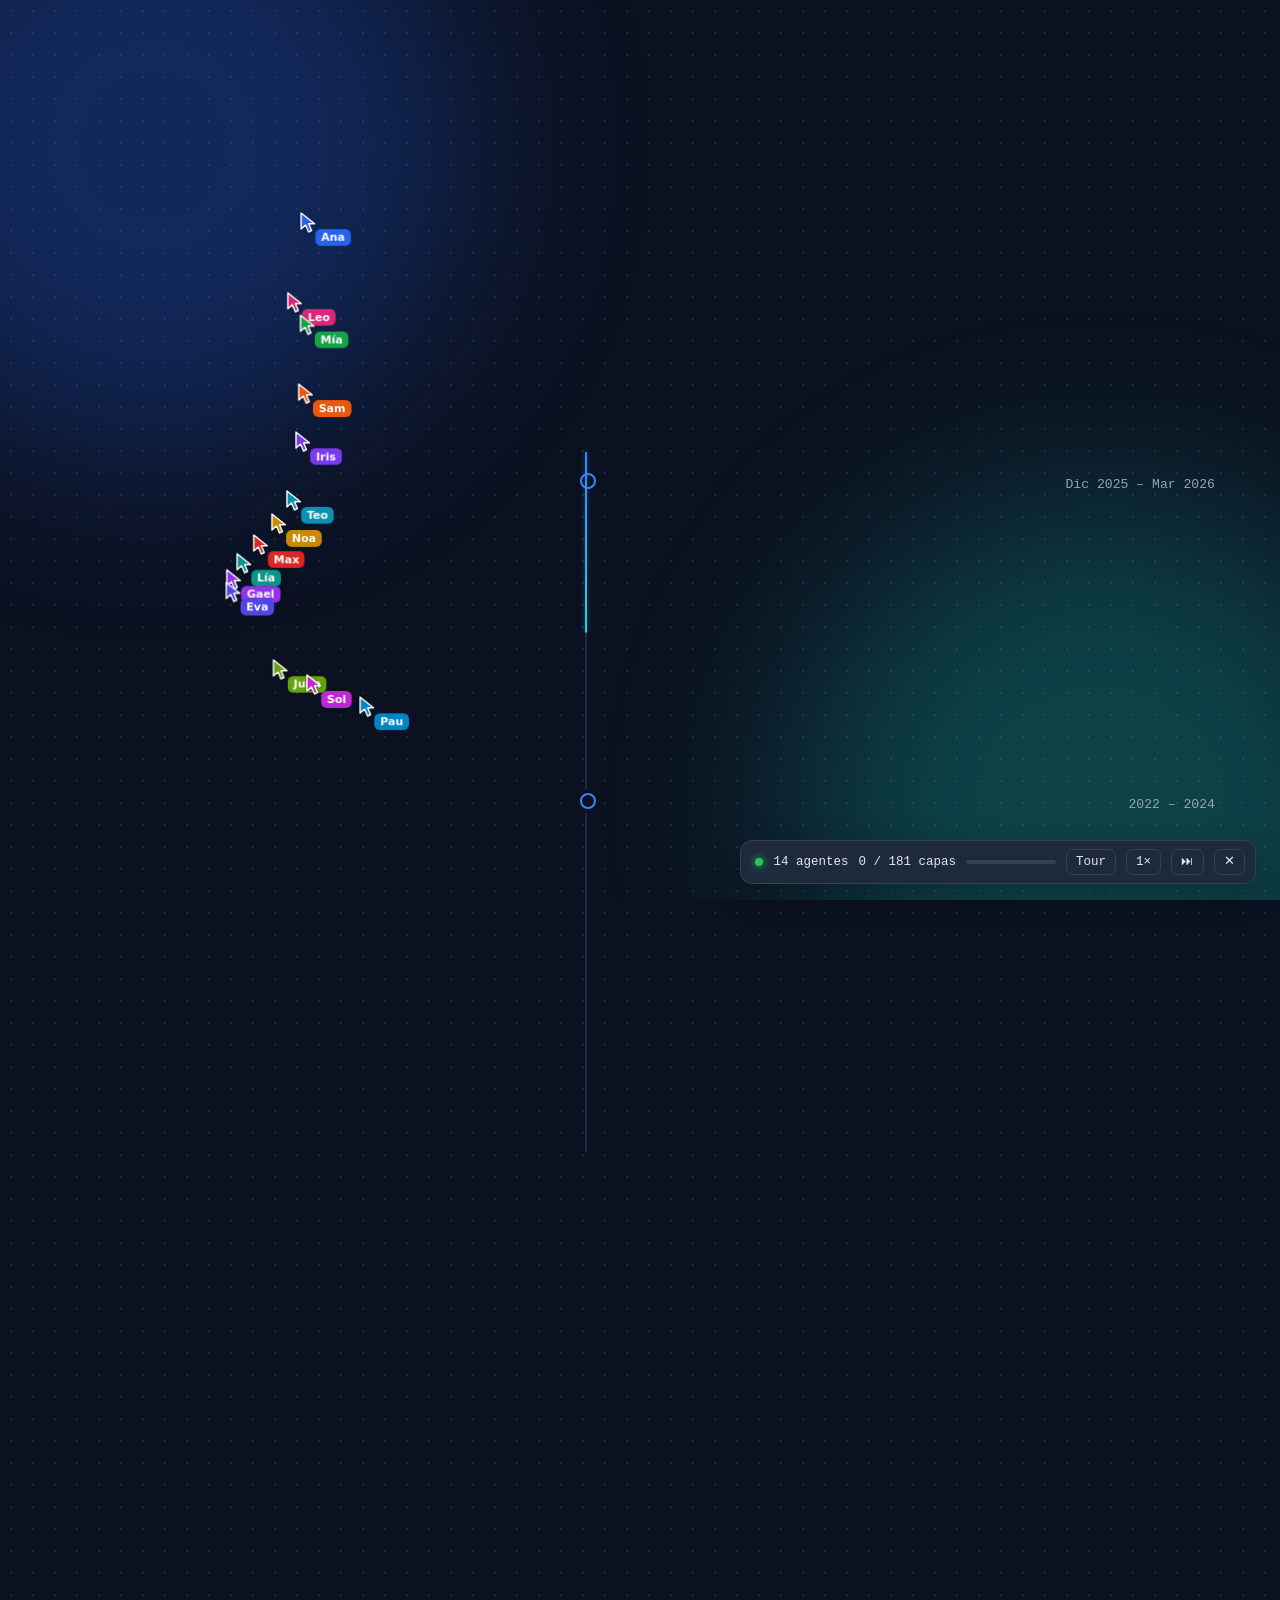
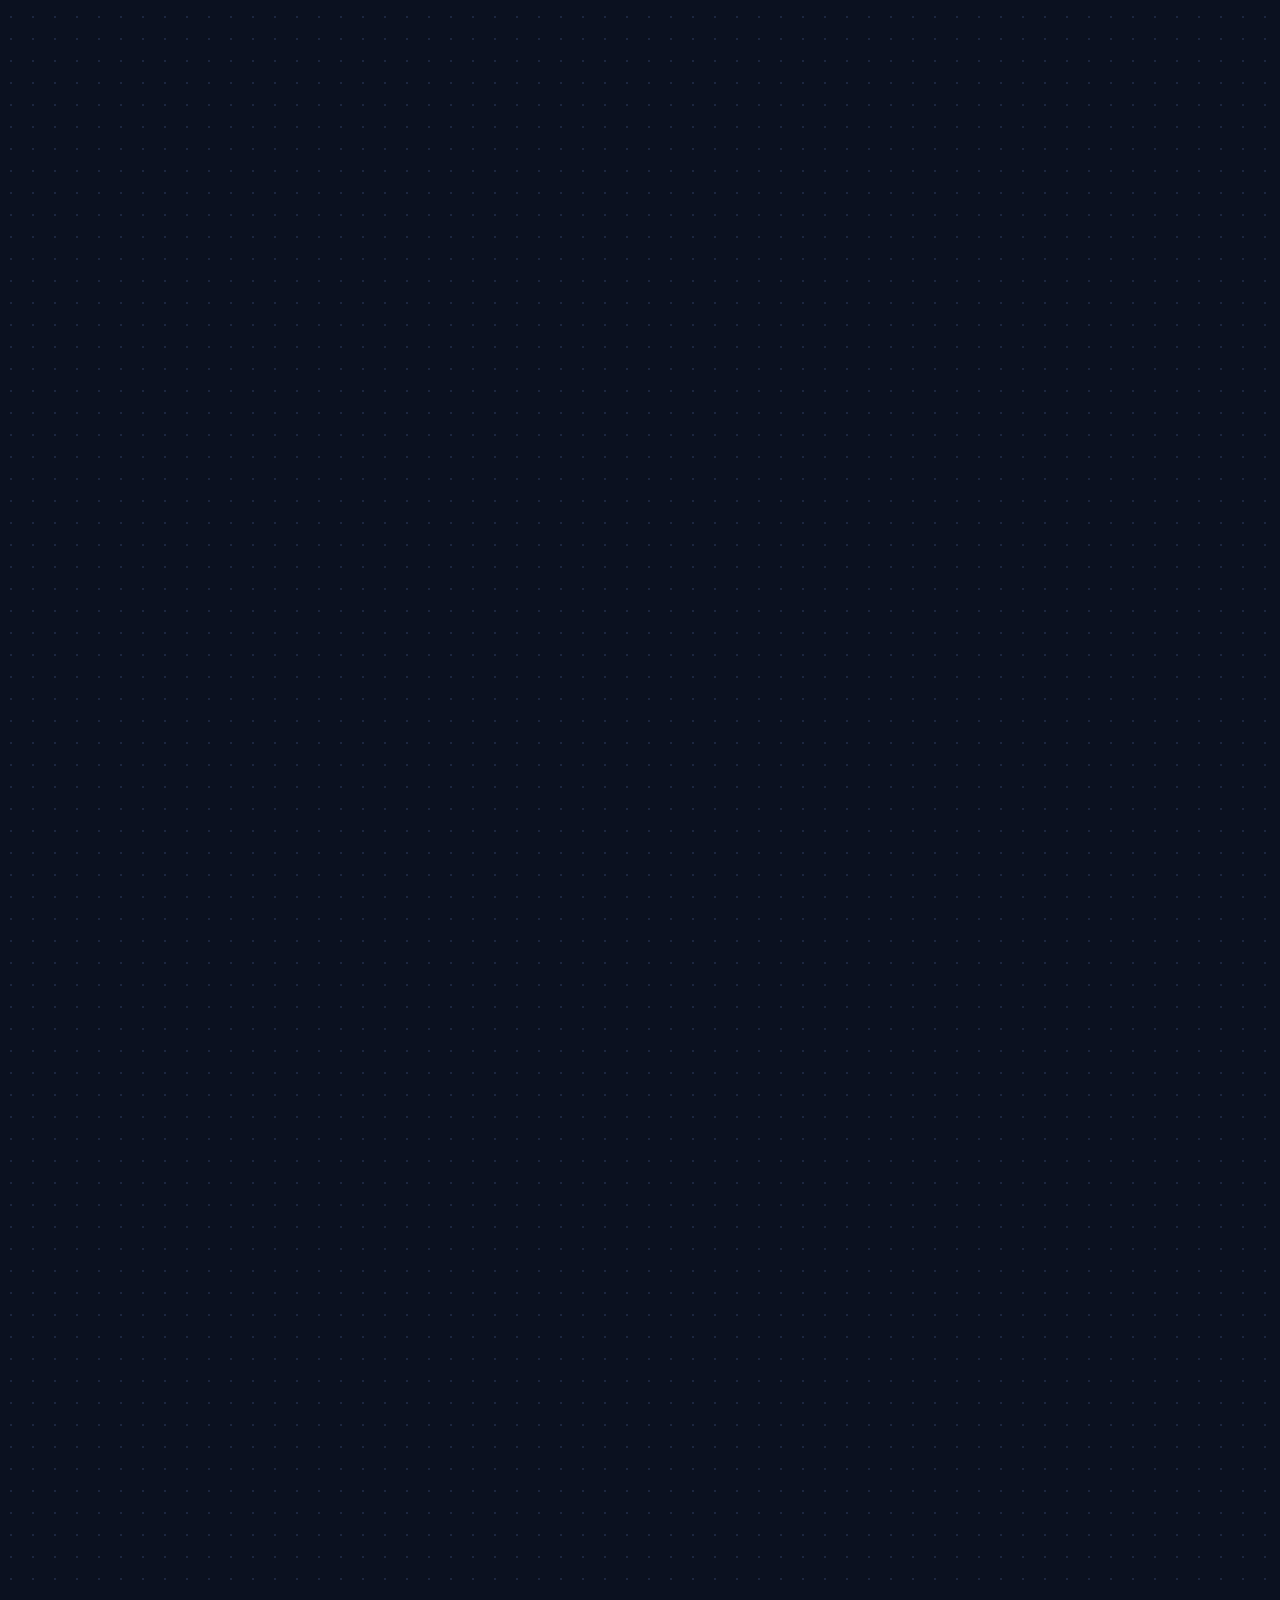
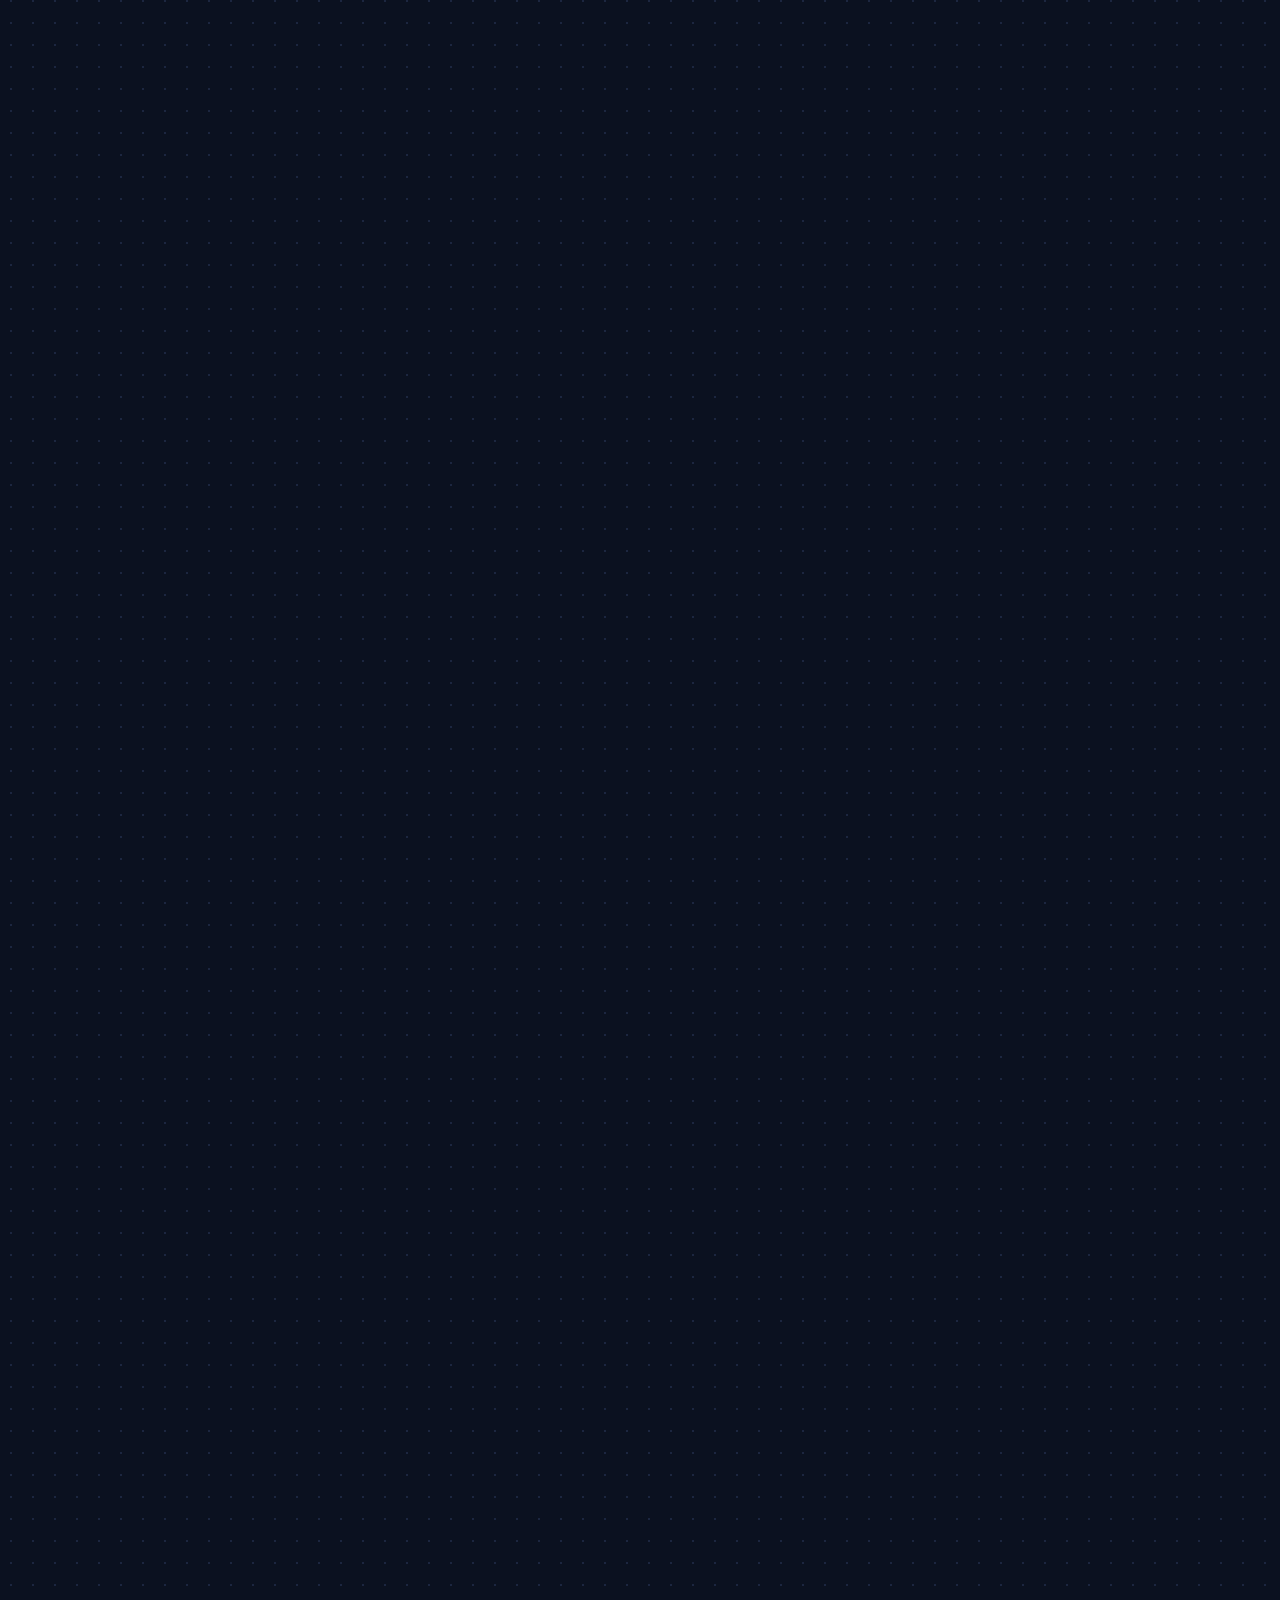
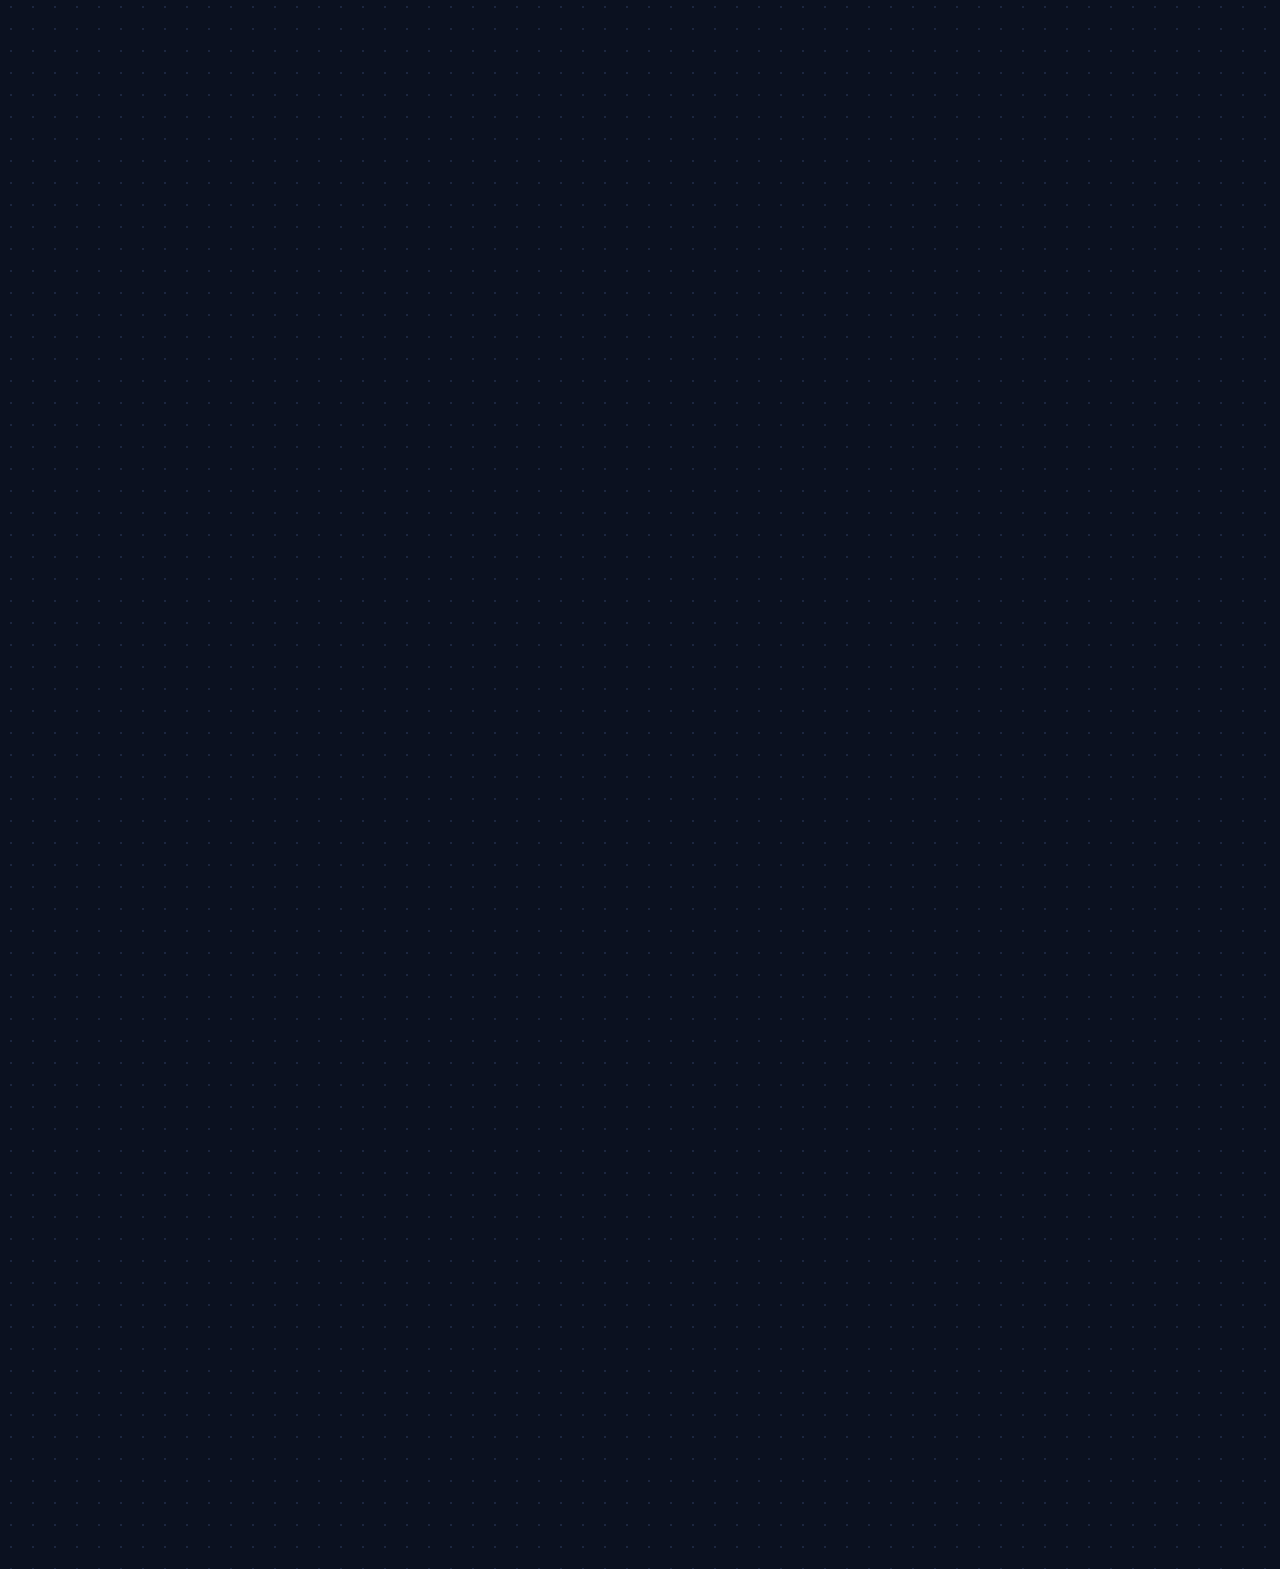
==== commit 0932c0e9: "Distribución en dos columnas con índice fijo y scroll organizado - Columna izquierda fija: foto, nom" ====
--- a/index.html
+++ b/index.html
@@ -5,82 +5,86 @@
 <meta name="viewport" content="width=device-width, initial-scale=1">
 <title>Juan Sebastián García Carrillo · Analista de sistemas y datos, QA y automatización con IA</title>
 <meta name="description" content="CV y portafolio de Juan Sebastián García Carrillo: QA, análisis de datos y automatización con IA. Ocho proyectos con código y demos.">
+<meta name="theme-color" content="#0b1120">
 <meta property="og:title" content="Juan Sebastián García Carrillo · Analista de sistemas y datos, QA y automatización con IA">
 <meta property="og:description" content="CV y portafolio de Juan Sebastián García Carrillo: QA, análisis de datos y automatización con IA. Ocho proyectos con código y demos.">
-<meta property="og:image" content="https://juansgarciac.github.io/img/storylens.webp">
+<meta property="og:image" content="https://juansgarciac.github.io/img/foto.jpg">
 <link rel="alternate" hreflang="en" href="https://juansgarciac.github.io/en/"><link rel="alternate" hreflang="es" href="https://juansgarciac.github.io/">
 <link rel="icon" href="favicon.svg" type="image/svg+xml">
 <link rel="stylesheet" href="styles.css">
 </head>
 <body>
 <script src="swarm-rebuild.js" data-agents="14"></script>
-<div data-sr-root>
-<header class="top"><div class="wrap">
-  <a class="brand" href="#inicio">Juan Sebastián <span>García</span></a>
-  <nav aria-label="Secciones"><a href="#proyectos">Proyectos</a><a href="#experiencia">Experiencia</a><a href="#formacion">Formación</a><a href="#contacto">Contacto</a></nav>
-  <a class="lang" href="en/" hreflang="en">EN</a>
-</div></header>
+<div class="aurora" aria-hidden="true"></div>
+<div data-sr-root class="layout">
 
-<main id="inicio">
-<section class="hero"><div class="wrap has-photo">
-  <img class="avatar" src="img/foto.jpg" alt="Juan Sebastián García Carrillo" width="220" height="220">
-  <div class="intro">
-  <p class="kicker">Bogotá, Colombia · Ingeniero de Sistemas</p>
-  <h1>Juan Sebastián García Carrillo</h1>
-  <p class="role">Analista de sistemas y datos · QA · Automatización con IA</p>
+<header class="side">
+  <div class="side-in">
+    <img class="avatar" src="img/foto.jpg" alt="Juan Sebastián García Carrillo" width="220" height="220">
+    <p class="kicker">Bogotá, Colombia · Ingeniero de Sistemas</p>
+    <h1><a href="#sobre-mi">Juan Sebastián García Carrillo</a></h1>
+    <p class="role">Analista de sistemas y datos · QA · Automatización con IA</p>
+    <p class="where">Disponible para trabajo remoto, híbrido o presencial en Bogotá.</p>
+    <nav class="toc" aria-label="Secciones"><ul><li><a href="#sobre-mi"><span class="n">01</span><span class="bar"></span>Sobre mí</a></li><li><a href="#experiencia"><span class="n">02</span><span class="bar"></span>Experiencia</a></li><li><a href="#proyectos"><span class="n">03</span><span class="bar"></span>Proyectos</a></li><li><a href="#formacion"><span class="n">04</span><span class="bar"></span>Formación</a></li><li><a href="#habilidades"><span class="n">05</span><span class="bar"></span>Habilidades</a></li><li><a href="#contacto"><span class="n">06</span><span class="bar"></span>Contacto</a></li></ul></nav>
+    <ul class="actions">
+      <li><a class="btn primary" data-mail data-u="juansgarciac2003" data-d="gmail.com" href="#contacto">Correo</a></li>
+      <li><a class="btn" href="https://www.linkedin.com/in/juansgc" rel="noopener">LinkedIn</a></li>
+      <li><a class="btn" href="https://github.com/JuanSGarciaC" rel="noopener">GitHub</a></li>
+      <li><a class="btn lang" href="en/" hreflang="en">EN</a></li>
+    </ul>
+  </div>
+</header>
+
+<main class="content">
+<section id="sobre-mi">
+  <h2>Sobre mí</h2>
   <p class="summary">Ingeniero de Sistemas con base en requisitos, datos y automatización con IA. Como QA Engineer (2022–2024) analicé y documenté historias de usuario e integraciones, con criterios de aceptación en equipos Agile/Scrum. En mi práctica profesional hice análisis estadístico y de tendencias para apoyar decisiones, automaticé hojas de Excel con macros y desarrollé el prototipo de un agente de IA conversacional.</p>
-  <ul class="actions">
-    <li><a class="btn" href="#proyectos">Ver proyectos</a></li>
-    <li><a class="btn primary" data-mail data-u="juansgarciac2003" data-d="gmail.com" href="#contacto">Correo</a></li>
-    <li><a class="btn" href="https://www.linkedin.com/in/juansgc" rel="noopener">LinkedIn</a></li>
-    <li><a class="btn" href="https://github.com/JuanSGarciaC" rel="noopener">GitHub</a></li>
-  </ul>
-  <p class="where">Disponible para trabajo remoto, híbrido o presencial en Bogotá.</p>
-  </div>
-</div></section>
+</section>
 
-<section id="proyectos"><div class="wrap">
+<section id="experiencia">
+  <h2>Experiencia</h2>
+  <div class="timeline"><article class="panel job"><header><h3>Fundación Universitaria del Área Andina</h3><span class="meta">Dic 2025 – Mar 2026</span></header><p class="pos">Práctica profesional</p><ul><li>Análisis estadístico y de tendencias sobre bases de datos para detectar problemas y apoyar decisiones, con gráficas y muestras.</li><li>Macros y optimización de hojas de Excel y bases de datos para facilitar su uso y el manejo de la información.</li><li>Prototipo de un agente de IA conversacional para ayudar a redactar documentos institucionales según las reglas de la institución (fase inicial, sin despliegue).</li></ul></article><article class="panel job"><header><h3>Software Quality Assurance S.A.</h3><span class="meta">2022 – 2024</span></header><p class="pos">QA Engineer</p><ul><li>Inicié como practicante SENA y continué como QA Engineer.</li><li>Analicé y documenté historias de usuario e integraciones en staging y preproducción, identificando riesgos antes de cada release.</li><li>Aporté análisis de requisitos y criterios de aceptación en ceremonias Agile/Scrum.</li><li>Mantuve documentación y trazabilidad en Jira y Confluence entre Desarrollo, QA y Producto.</li><li>Automaticé con Python tareas repetitivas de análisis y organización de información.</li><li>Validé servicios REST: códigos HTTP, payloads JSON y casos límite.</li></ul></article></div>
+</section>
+
+<section id="proyectos">
   <h2>Proyectos</h2>
   <p class="lead">Ocho proyectos con una idea común: sistemas que fallan de forma segura, se pueden revisar y miden lo que prometen. Cada uno tiene su código, pruebas automáticas y una sección de límites.</p>
   <div class="grid"><article class="card"><figure><img src="img/storylens.webp" alt="StoryLens QA: Revisar requisitos antes de que sean errores" loading="lazy" decoding="async" width="960" height="600"></figure><div class="body"><h3>StoryLens QA</h3><p class="tagline">Revisar requisitos antes de que sean errores</p><p class="desc">Lee historias de usuario y señala lo que está mal escrito citando la norma (ISO 29148, INVEST, ISTQB); genera casos de prueba trazables y mide la calidad. La IA es opcional: si falla, las reglas siguen.</p><p class="learned"><b>Aprendí:</b> a evaluar IA con honestidad: en historias nuevas las reglas (F1 0,71) superan a la IA (0,37–0,46).</p><ul class="chips"><li class="chip">Python</li><li class="chip">FastAPI</li><li class="chip">React</li><li class="chip">Gemini</li><li class="chip">Playwright</li></ul><ul class="links"><li><a href="https://github.com/JuanSGarciaC/storylens-qa" rel="noopener">Código</a></li><li><a href="https://storylens-qa.onrender.com" rel="noopener">Demo en vivo</a></li><li><a href="https://juansgarciac.github.io/storylens-qa/" rel="noopener">Página del proyecto</a></li></ul></div></article><article class="card"><figure><img src="img/laboratorio.webp" alt="Laboratorio de defensa: Ver un ataque web por dentro y cómo se detiene" loading="lazy" decoding="async" width="960" height="600"></figure><div class="body"><h3>Laboratorio de defensa</h3><p class="tagline">Ver un ataque web por dentro y cómo se detiene</p><p class="desc">La misma app escrita vulnerable y protegida; siete ataques del OWASP Top 10 se lanzan contra las dos a la vez y una consola enseña cada petición, el resultado y la línea de código que marca la diferencia.</p><p class="learned"><b>Aprendí:</b> cómo funcionan y se corrigen inyección SQL, XSS, fuerza bruta, IDOR y otros.</p><ul class="chips"><li class="chip">Python</li><li class="chip">FastAPI</li><li class="chip">React</li><li class="chip">OWASP</li><li class="chip">Playwright</li></ul><ul class="links"><li><a href="https://github.com/JuanSGarciaC/laboratorio-defensa" rel="noopener">Código</a></li></ul></div></article><article class="card"><figure><img src="img/nexusflow.webp" alt="NexusFlow: Automatizar procesos sin hacer nada dos veces" loading="lazy" decoding="async" width="960" height="600"></figure><div class="body"><h3>NexusFlow</h3><p class="tagline">Automatizar procesos sin hacer nada dos veces</p><p class="desc">Flujos con pasos, condiciones y llamadas a APIs que corren en segundo plano con reintentos e idempotencia; usuarios con roles, credenciales cifradas, webhooks firmados y auditoría.</p><p class="learned"><b>Aprendí:</b> idempotencia y diseño para fallos: ningún reintento cobra dos veces.</p><ul class="chips"><li class="chip">FastAPI</li><li class="chip">PostgreSQL</li><li class="chip">Celery</li><li class="chip">Redis</li><li class="chip">React</li><li class="chip">Docker</li></ul><ul class="links"><li><a href="https://github.com/JuanSGarciaC/nexusflow" rel="noopener">Código</a></li><li><a href="https://juansgarciac.github.io/nexusflow/" rel="noopener">Página del proyecto</a></li></ul></div></article><article class="card"><figure><img src="img/datapulse.webp" alt="DataPulse: Datos confiables y trazables de la fuente al informe" loading="lazy" decoding="async" width="960" height="600"></figure><div class="body"><h3>DataPulse</h3><p class="tagline">Datos confiables y trazables de la fuente al informe</p><p class="desc">Ingesta de archivos y una API con validación y cuarentena, orquestación con Prefect, modelo estrella con dbt, API de indicadores y panel; cualquier cifra se puede seguir hasta su archivo.</p><p class="learned"><b>Aprendí:</b> calidad de datos y trazabilidad: 37 errores sembrados que el pipeline detecta exactamente.</p><ul class="chips"><li class="chip">Polars</li><li class="chip">Prefect</li><li class="chip">dbt</li><li class="chip">PostgreSQL</li><li class="chip">FastAPI</li><li class="chip">Streamlit</li></ul><ul class="links"><li><a href="https://github.com/JuanSGarciaC/datapulse" rel="noopener">Código</a></li><li><a href="https://juansgarciac.github.io/datapulse/" rel="noopener">Página del proyecto</a></li></ul></div></article><article class="card"><figure><img src="img/sello.webp" alt="Sello · Triaje con IA: La IA clasifica; una persona pone el sello" loading="lazy" decoding="async" width="960" height="600"></figure><div class="body"><h3>Sello · Triaje con IA</h3><p class="tagline">La IA clasifica; una persona pone el sello</p><p class="desc">Clasifica solicitudes de soporte de TI con un LLM y una regla decide: se aprueba sola o pasa a una persona. Después va al equipo correcto con un plazo. Categoría correcta en 9 de 10 casos de la prueba final.</p><p class="learned"><b>Aprendí:</b> que la confianza de un modelo no basta: lo urgente y lo dudoso pasan por una persona.</p><ul class="chips"><li class="chip">Python</li><li class="chip">FastAPI</li><li class="chip">LLM</li><li class="chip">React</li><li class="chip">SQLite</li></ul><ul class="links"><li><a href="https://github.com/JuanSGarciaC/triaje-solicitudes" rel="noopener">Código</a></li><li><a href="https://triaje-solicitudes-demo.onrender.com" rel="noopener">Demo en vivo</a></li></ul></div></article><article class="card"><figure><img src="img/integrador.webp" alt="Integrador de webhooks: Entregar avisos entre sistemas sin perder ninguno" loading="lazy" decoding="async" width="960" height="600"></figure><div class="body"><h3>Integrador de webhooks</h3><p class="tagline">Entregar avisos entre sistemas sin perder ninguno</p><p class="desc">Recibe webhooks de GitHub, valida la firma HMAC, responde 202 y los entrega desde un worker con espera exponencial y jitter; los fallidos se reprocesan desde un panel.</p><p class="learned"><b>Aprendí:</b> a medir con fallos provocados: con 30 % de fallos se entregaron 200 de 200.</p><ul class="chips"><li class="chip">Python</li><li class="chip">FastAPI</li><li class="chip">HMAC</li><li class="chip">React</li><li class="chip">Newman</li></ul><ul class="links"><li><a href="https://github.com/JuanSGarciaC/integrador-webhooks" rel="noopener">Código</a></li><li><a href="https://integrador-webhooks-demo.onrender.com" rel="noopener">Demo en vivo</a></li></ul></div></article><article class="card"><figure><img src="img/cortex.webp" alt="Cortex Agent: Un agente de IA al que se le puede ver pensar" loading="lazy" decoding="async" width="960" height="600"></figure><div class="body"><h3>Cortex Agent</h3><p class="tagline">Un agente de IA al que se le puede ver pensar</p><p class="desc">Agente con bucle propio, herramientas por MCP, búsqueda híbrida en documentos y memoria; cada paso queda registrado y se evalúa automáticamente.</p><p class="learned"><b>Aprendí:</b> cómo funciona un agente por dentro y cómo evaluarlo con pruebas repetibles.</p><ul class="chips"><li class="chip">Python</li><li class="chip">MCP</li><li class="chip">RAG</li><li class="chip">Gemini</li><li class="chip">React</li></ul><ul class="links"><li><a href="https://github.com/JuanSGarciaC/cortex-agent" rel="noopener">Código</a></li></ul></div></article><article class="card"><figure><img src="img/datos.webp" alt="Datos abiertos de Colombia: Datos públicos reales, limpios y comprobados" loading="lazy" decoding="async" width="960" height="600"></figure><div class="body"><h3>Datos abiertos de Colombia</h3><p class="tagline">Datos públicos reales, limpios y comprobados</p><p class="desc">Descarga la matrícula de educación superior de datos.gov.co, la valida, calcula estadísticas y escribe un resumen cuyas cifras se verifican; los totales cuadran con la fuente oficial.</p><p class="learned"><b>Aprendí:</b> a desconfiar de la fuente: los datos venían duplicados y fingían una caída del 48 %.</p><ul class="chips"><li class="chip">Python</li><li class="chip">FastAPI</li><li class="chip">SQLite</li><li class="chip">React</li><li class="chip">datos.gov.co</li></ul><ul class="links"><li><a href="https://github.com/JuanSGarciaC/datos-abiertos-colombia-educacion" rel="noopener">Código</a></li></ul></div></article></div>
   <p class="note">Proyectos personales desarrollados con asistentes de IA; yo los revisé, ejecuté y verifiqué. Las cifras salen de sus pruebas y evaluaciones, y cada repositorio explica lo que no está medido.</p>
-</div></section>
+</section>
 
-<section id="experiencia"><div class="wrap">
-  <h2>Experiencia</h2>
-  <div class="timeline"><article class="panel job"><header><h3>Fundación Universitaria del Área Andina</h3><span class="meta">Dic 2025 – Mar 2026</span></header><p class="pos">Práctica profesional</p><ul><li>Análisis estadístico y de tendencias sobre bases de datos para detectar problemas y apoyar decisiones, con gráficas y muestras.</li><li>Macros y optimización de hojas de Excel y bases de datos para facilitar su uso y el manejo de la información.</li><li>Prototipo de un agente de IA conversacional para ayudar a redactar documentos institucionales según las reglas de la institución (fase inicial, sin despliegue).</li></ul></article><article class="panel job"><header><h3>Software Quality Assurance S.A.</h3><span class="meta">2022 – 2024</span></header><p class="pos">QA Engineer</p><ul><li>Inicié como practicante SENA y continué como QA Engineer.</li><li>Analicé y documenté historias de usuario e integraciones en staging y preproducción, identificando riesgos antes de cada release.</li><li>Aporté análisis de requisitos y criterios de aceptación en ceremonias Agile/Scrum.</li><li>Mantuve documentación y trazabilidad en Jira y Confluence entre Desarrollo, QA y Producto.</li><li>Automaticé con Python tareas repetitivas de análisis y organización de información.</li><li>Validé servicios REST: códigos HTTP, payloads JSON y casos límite.</li></ul></article></div>
-</div></section>
+<section id="formacion">
+  <h2>Formación</h2>
+  <div class="panel"><ul class="edu"><li><span><b>Ingeniería de Sistemas</b><small>Fundación Universitaria del Área Andina</small></span><span class="y">2023 – 2026</span></li><li><span><b>Tecnólogo en Análisis y Desarrollo de Sistemas de Información</b><small>SENA</small></span><span class="y">2021 – 2023</span></li><li><span><b>Máster en Inteligencia Artificial e Innovación</b><small>Founderz · Prompt engineering (few-shot, RAG), Copilot Studio, Power Automate, Make y Power BI</small></span><span class="y">2024 – 2025</span></li><li><span><b>Diplomado en Programación en Python y DevNet (140 h)</b><small>Área Andina</small></span><span class="y">2025</span></li></ul></div>
+  <div class="two">
+    <div class="panel"><h3>Certificaciones</h3><ul class="plain"><li>DevNet Associate · Fundamentos de Python 1 y 2 · Introduction to Modern AI — Cisco Networking Academy</li><li>Introducción a ISTQB · Pruebas de requisitos, performance y APIs REST — Área Andina</li></ul></div>
+    <div class="panel"><h3>Idiomas</h3><p>Español (nativo) · Inglés B2 (lectura técnica y documentación)</p></div>
+  </div>
+</section>
 
-<section id="formacion"><div class="wrap">
-  <div class="two">
-    <div class="panel"><h2>Formación</h2><ul class="edu"><li><span><b>Ingeniería de Sistemas</b><small>Fundación Universitaria del Área Andina</small></span><span class="y">2023 – 2026</span></li><li><span><b>Tecnólogo en Análisis y Desarrollo de Sistemas de Información</b><small>SENA</small></span><span class="y">2021 – 2023</span></li><li><span><b>Máster en Inteligencia Artificial e Innovación</b><small>Founderz · Prompt engineering (few-shot, RAG), Copilot Studio, Power Automate, Make y Power BI</small></span><span class="y">2024 – 2025</span></li><li><span><b>Diplomado en Programación en Python y DevNet (140 h)</b><small>Área Andina</small></span><span class="y">2025</span></li></ul></div>
-    <div class="panel"><h2>Certificaciones</h2><ul><li>DevNet Associate · Fundamentos de Python 1 y 2 · Introduction to Modern AI — Cisco Networking Academy</li><li>Introducción a ISTQB · Pruebas de requisitos, performance y APIs REST — Área Andina</li></ul><h2>Idiomas</h2><p>Español (nativo) · Inglés B2 (lectura técnica y documentación)</p></div>
-  </div>
-</div></section>
-
-<section id="habilidades"><div class="wrap">
+<section id="habilidades">
   <h2>Habilidades</h2>
   <div class="skills"><div class="panel"><h3>Datos y BI</h3><ul class="chips"><li class=chip>SQL</li><li class=chip>Excel avanzado (macros)</li><li class=chip>Análisis estadístico</li><li class=chip>Power BI</li><li class=chip>ETL</li></ul></div><div class="panel"><h3>QA y metodologías</h3><ul class="chips"><li class=chip>Criterios de aceptación</li><li class=chip>Pruebas de APIs REST</li><li class=chip>pytest</li><li class=chip>Playwright</li><li class=chip>Postman/Newman</li><li class=chip>Agile/Scrum</li><li class=chip>Jira</li><li class=chip>Confluence</li></ul></div><div class="panel"><h3>Programación</h3><ul class="chips"><li class=chip>Python</li><li class=chip>FastAPI</li><li class=chip>React</li><li class=chip>PostgreSQL</li><li class=chip>SQLite</li><li class=chip>Git/GitHub</li><li class=chip>GitHub Actions</li><li class=chip>Docker</li></ul></div><div class="panel"><h3>IA y automatización</h3><ul class="chips"><li class=chip>Prompt engineering</li><li class=chip>GPT-4</li><li class=chip>Claude</li><li class=chip>Gemini</li><li class=chip>Azure OpenAI</li><li class=chip>Copilot Studio</li><li class=chip>Power Automate</li><li class=chip>Make</li></ul></div></div>
-</div></section>
+</section>
 
-<section id="contacto" class="contact"><div class="wrap">
+<section id="contacto" class="contact">
   <div class="panel">
     <h2>Hablemos</h2>
-    <p class="lead" style="margin-inline:auto">¿Buscas a alguien para QA, análisis de datos o automatización con IA? Escríbeme.</p>
-    <ul class="actions" style="justify-content:center">
+    <p class="lead">¿Buscas a alguien para QA, análisis de datos o automatización con IA? Escríbeme.</p>
+    <ul class="actions">
       <li><a class="btn primary" data-mail data-u="juansgarciac2003" data-d="gmail.com" href="#contacto">Correo</a></li>
       <li><a class="btn" href="https://www.linkedin.com/in/juansgc" rel="noopener">LinkedIn</a></li>
       <li><a class="btn" href="https://github.com/JuanSGarciaC" rel="noopener">GitHub</a></li>
     </ul>
     <noscript><p>juansgarciac2003 [arroba] gmail.com</p></noscript>
   </div>
-</div></section>
-</main>
+</section>
 
-<footer><div class="wrap">
+<footer>
   <p>Hecho con HTML, CSS y JavaScript, sin dependencias. Los cursores de colores construyen la página cada vez que entras. <button type="button" data-sr-replay>Ver otra vez la construcción</button></p>
   <p>© 2026 Juan Sebastián García Carrillo</p>
-</div></footer>
+</footer>
+</main>
 </div>
 <script src="site.js" defer></script>
 </body>
--- a/styles.css
+++ b/styles.css
@@ -2,13 +2,14 @@
   color-scheme: dark;
   --bg: #0b1120;
   --paper: #111a2e;
+  --paper-2: #16213a;
   --ink: #e5e9f2;
+  --body: #cbd5e1;
   --muted: #94a3b8;
   --line: #1f2a44;
   --accent: #3b82f6;
   --accent-ink: #60a5fa;
   --teal: #2dd4bf;
-  --body: #cbd5e1;
   --radius: 14px;
   --shadow: 0 1px 2px rgba(0, 0, 0, .3), 0 8px 24px rgba(0, 0, 0, .35);
   --mono: ui-monospace, "Cascadia Code", Consolas, monospace;
@@ -16,144 +17,145 @@
 }
 
 * { box-sizing: border-box; }
-body { overflow-x: clip; } /* la aurora del hero no crea scroll lateral; clip no rompe la cabecera sticky */
-html { scroll-behavior: smooth; }
+html { scroll-behavior: smooth; scroll-padding-top: 32px; }
 body {
   margin: 0;
-  font: 16px/1.6 var(--sans);
-  color: var(--ink);
+  font: 16px/1.65 var(--sans);
+  color: var(--body);
   background-color: var(--bg);
   /* E3: rejilla de puntos, el "lienzo" donde trabajan los cursores */
   background-image: radial-gradient(circle, #1c2640 1px, transparent 1.2px);
   background-size: 22px 22px;
+  overflow-x: clip;
 }
 img { max-width: 100%; display: block; }
 a { color: var(--accent-ink); }
 a:focus-visible, button:focus-visible { outline: 3px solid var(--accent); outline-offset: 2px; border-radius: 6px; }
-
-.wrap { width: min(1080px, 100% - 40px); margin-inline: auto; }
-
-/* ---------- cabecera */
-.top {
-  position: sticky; top: 0; z-index: 50;
-  background: rgba(11, 17, 32, .82);
-  backdrop-filter: blur(8px);
-  border-bottom: 1px solid var(--line);
-  transition: transform .3s ease;
-}
-.top.nav-hidden { transform: translateY(-100%); }
-.top .wrap { display: flex; align-items: center; gap: 22px; height: 60px; }
-.brand { font-weight: 700; text-decoration: none; color: var(--ink); white-space: nowrap; }
-.brand span { color: var(--accent); }
-.top nav { display: flex; gap: 18px; margin-left: auto; flex-wrap: wrap; }
-.top nav a { color: var(--muted); text-decoration: none; font-size: .94rem; }
-.top nav a:hover { color: var(--ink); }
-.lang { font: 600 .82rem/1 var(--mono); border: 1px solid var(--line); border-radius: 999px; padding: 6px 10px;
-        text-decoration: none; color: var(--ink); background: var(--paper); }
-
-/* ---------- hero */
-.hero { padding: 72px 0 40px; position: relative; isolation: isolate; }
-.hero::before, .hero::after {
-  content: ""; position: absolute; z-index: -1; width: 46vw; height: 46vw; max-width: 620px; max-height: 620px;
-  border-radius: 50%; filter: blur(90px); opacity: .35; pointer-events: none; will-change: transform, opacity;
-}
-.hero::before { background: #2563eb; top: -22%; left: -8%; animation: aurora 14s ease-in-out infinite alternate; }
-.hero::after { background: #14b8a6; bottom: -30%; right: -6%; animation: aurora 18s ease-in-out infinite alternate-reverse; }
+h1, h2, h3 { color: var(--ink); }
+
+/* E8: aurora fija detrás de todo */
+.aurora { position: fixed; inset: 0; z-index: -1; pointer-events: none; overflow: hidden; }
+.aurora::before, .aurora::after {
+  content: ""; position: absolute; width: 48vw; height: 48vw; max-width: 680px; max-height: 680px;
+  border-radius: 50%; filter: blur(100px); opacity: .3; will-change: transform, opacity;
+}
+.aurora::before { background: #2563eb; top: -18%; left: -12%; animation: aurora 16s ease-in-out infinite alternate; }
+.aurora::after { background: #14b8a6; bottom: -24%; right: -10%; animation: aurora 20s ease-in-out infinite alternate-reverse; }
 @keyframes aurora {
-  0% { transform: translate(0, 0) scale(1); opacity: .28; }
-  50% { opacity: .42; }
-  100% { transform: translate(8vw, 6vh) scale(1.15); opacity: .3; }
-}
-.hero .kicker { font: 600 .86rem/1.4 var(--mono); color: var(--teal); letter-spacing: .02em; margin: 0 0 10px; }
-.hero h1 { font-size: clamp(2.2rem, 5.4vw, 3.8rem); line-height: 1.05; margin: 0 0 14px; letter-spacing: -.02em; }
-.hero .role { font-size: clamp(1.05rem, 2vw, 1.3rem); color: var(--accent-ink); font-weight: 600; margin: 0 0 18px; }
-.hero .summary { max-width: 760px; color: var(--body); font-size: 1.06rem; margin: 0 0 24px; }
-.actions { display: flex; flex-wrap: wrap; gap: 10px; margin: 0 0 14px; padding: 0; list-style: none; }
+  0% { transform: translate(0, 0) scale(1); opacity: .22; }
+  50% { opacity: .36; }
+  100% { transform: translate(8vw, 6vh) scale(1.15); opacity: .26; }
+}
+
+/* ---------- distribución: columna fija a la izquierda, contenido que hace scroll a la derecha */
+.layout {
+  width: min(1200px, 100% - 48px); margin-inline: auto;
+  display: grid; grid-template-columns: minmax(300px, 5fr) 7fr; gap: 64px;
+}
+.side { position: sticky; top: 0; height: 100vh; height: 100dvh; padding: 64px 0 40px; }
+.side-in { display: flex; flex-direction: column; height: 100%; }
+.avatar { width: 128px; height: 128px; border-radius: 50%; object-fit: cover; margin-bottom: 22px;
+          border: 3px solid var(--accent); box-shadow: 0 0 0 6px rgba(59, 130, 246, .15), var(--shadow); }
+.kicker { font: 600 .82rem/1.4 var(--mono); color: var(--teal); letter-spacing: .02em; margin: 0 0 8px; }
+.side h1 { font-size: clamp(2rem, 3.4vw, 2.7rem); line-height: 1.08; margin: 0 0 12px; letter-spacing: -.02em; }
+.side h1 a { color: inherit; text-decoration: none; }
+.role { font-size: 1.08rem; color: var(--accent-ink); font-weight: 600; margin: 0 0 10px; }
+.where { color: var(--muted); font-size: .93rem; margin: 0; max-width: 340px; }
+
+/* índice con la sección activa marcada (site.js pone .active) */
+.toc { margin: 36px 0 auto; }
+.toc ul { list-style: none; margin: 0; padding: 0; display: grid; gap: 2px; }
+.toc a { display: flex; align-items: center; gap: 12px; padding: 7px 0; color: var(--muted); text-decoration: none;
+         font: 600 .8rem/1 var(--mono); text-transform: uppercase; letter-spacing: .1em; transition: color .2s; }
+.toc .n { color: var(--accent-ink); opacity: .7; }
+.toc .bar { width: 28px; height: 1px; background: currentColor; transition: width .25s ease, background-color .2s; }
+.toc a:hover, .toc a.active { color: var(--ink); }
+.toc a:hover .bar, .toc a.active .bar { width: 60px; background: var(--accent-ink); }
+
+.actions { display: flex; flex-wrap: wrap; gap: 10px; margin: 24px 0 0; padding: 0; list-style: none; }
 .btn {
-  display: inline-flex; align-items: center; gap: 8px; padding: 10px 16px; border-radius: 10px;
+  display: inline-flex; align-items: center; gap: 8px; padding: 9px 15px; border-radius: 10px;
   border: 1px solid var(--line); background: var(--paper); color: var(--ink); text-decoration: none;
-  font-weight: 600; font-size: .95rem; box-shadow: var(--shadow);
-  transition: transform .15s ease;
-}
-.btn:hover { transform: translateY(-1px); }
+  font-weight: 600; font-size: .92rem; box-shadow: var(--shadow); transition: transform .15s ease, border-color .2s;
+}
+.btn:hover { transform: translateY(-1px); border-color: #2f4a7a; }
 .btn.primary { background: var(--accent); border-color: var(--accent); color: #fff; }
-.where { color: var(--muted); font-size: .92rem; margin: 0; }
-.hero .has-photo { display: flex; align-items: center; gap: 40px; }
-.avatar { width: 220px; height: 220px; flex: none; border-radius: 50%; object-fit: cover;
-          border: 3px solid var(--accent); box-shadow: 0 0 0 6px rgba(59, 130, 246, .15), var(--shadow); }
-
-/* ---------- secciones */
-section { padding: 34px 0; scroll-margin-top: 70px; }
-section > .wrap > h2 { font-size: 1.7rem; margin: 0 0 6px; letter-spacing: -.01em; }
-.lead { color: var(--muted); margin: 0 0 22px; max-width: 760px; }
-
-.panel {
-  background: var(--paper); border: 1px solid var(--line); border-radius: var(--radius);
-  box-shadow: var(--shadow); padding: 22px 24px;
-}
-
-/* ---------- proyectos */
-.grid { display: grid; grid-template-columns: repeat(auto-fill, minmax(300px, 1fr)); gap: 18px; }
-.card {
-  display: flex; flex-direction: column; background: var(--paper); border: 1px solid var(--line);
-  border-radius: var(--radius); box-shadow: var(--shadow); overflow: hidden;
-  position: relative; transition: border-color .3s ease;
-}
-.card::after {
-  content: ""; position: absolute; inset: 0; pointer-events: none; opacity: 0; transition: opacity .3s ease;
-  background: radial-gradient(360px circle at var(--mx, 50%) var(--my, 50%), rgba(96, 165, 250, .16), transparent 60%);
-}
-.card:hover { border-color: #2f4a7a; }
-.card:hover::after { opacity: 1; }
-.card figure { margin: 0; aspect-ratio: 16 / 10; background: #0f172a; overflow: hidden; }
-.card figure img { width: 100%; height: 100%; object-fit: cover; object-position: top left; }
-.card .body { padding: 16px 18px 18px; display: flex; flex-direction: column; gap: 8px; flex: 1; }
-.card h3 { margin: 0; font-size: 1.12rem; }
-.card .tagline { margin: 0; color: var(--teal); font-weight: 600; font-size: .92rem; }
-.card .desc { margin: 0; color: var(--body); font-size: .95rem; }
-.card .learned { margin: 0; font-size: .9rem; color: var(--muted); }
-.card .learned b { color: var(--ink); }
-.chips { display: flex; flex-wrap: wrap; gap: 6px; list-style: none; margin: 2px 0 0; padding: 0; }
-.chip { font: 500 .76rem/1 var(--mono); padding: 5px 8px; border-radius: 6px; background: #1e2a4a; color: #a5b4fc; }
-.links { display: flex; flex-wrap: wrap; gap: 14px; margin: auto 0 0; padding: 8px 0 0; list-style: none; font-size: .92rem; font-weight: 600; }
-.note {
-  margin: 20px 0 0; padding: 12px 16px; border-left: 3px solid var(--teal); background: #0f2a2a;
-  border-radius: 8px; font-size: .93rem; color: #99f6e4;
-}
-
-/* ---------- experiencia y formación */
+.btn.lang { font: 600 .8rem/1 var(--mono); padding: 11px 12px; }
+
+/* ---------- columna de contenido */
+.content { padding: 64px 0 0; min-width: 0; }
+section { padding: 0 0 88px; }
+section > h2 {
+  display: flex; align-items: center; gap: 14px; font-size: 1.5rem; margin: 0 0 22px; letter-spacing: -.01em;
+}
+section > h2::after { content: ""; flex: 1; height: 1px; background: var(--line); }
+.summary { font-size: 1.08rem; margin: 0; }
+.lead { color: var(--muted); margin: -8px 0 22px; }
+.panel { background: var(--paper); border: 1px solid var(--line); border-radius: var(--radius); box-shadow: var(--shadow); padding: 22px 24px; }
+.panel h3 { margin: 0 0 10px; font-size: 1.02rem; }
+.panel p { margin: 0; }
+
+/* C14: línea de tiempo que se dibuja con el scroll (site.js pone --tl) */
 .timeline { display: grid; gap: 16px; position: relative; padding-left: 28px; }
 .timeline::before, .timeline::after { content: ""; position: absolute; left: 8px; top: 6px; bottom: 6px; width: 2px; border-radius: 2px; }
 .timeline::before { background: var(--line); }
 .timeline::after { background: linear-gradient(var(--accent), var(--teal)); transform-origin: top;
                    transform: scaleY(var(--tl, 0)); box-shadow: 0 0 10px rgba(59, 130, 246, .6); }
-.timeline .job { position: relative; }
-.timeline .job::before { content: ""; position: absolute; left: -26px; top: 26px; width: 12px; height: 12px; border-radius: 50%;
-                         background: var(--bg); border: 2px solid var(--accent); box-shadow: 0 0 0 4px var(--bg); }
-.job header { display: flex; flex-wrap: wrap; justify-content: space-between; gap: 6px 18px; align-items: baseline; }
-.job h3 { margin: 0; font-size: 1.1rem; }
-.job .meta { font: 500 .85rem/1.4 var(--mono); color: var(--muted); }
+.job { position: relative; }
+.job::before { content: ""; position: absolute; left: -26px; top: 26px; width: 12px; height: 12px; border-radius: 50%;
+               background: var(--bg); border: 2px solid var(--accent); box-shadow: 0 0 0 4px var(--bg); }
+.job header { display: flex; flex-wrap: wrap; justify-content: space-between; gap: 4px 18px; align-items: baseline; }
+.job h3 { margin: 0; font-size: 1.06rem; }
+.job .meta { font: 500 .82rem/1.4 var(--mono); color: var(--muted); }
 .job .pos { margin: 2px 0 8px; color: var(--teal); font-weight: 600; }
 .job ul { margin: 0; padding-left: 20px; }
 .job li { margin: 3px 0; }
 
-.two { display: grid; grid-template-columns: repeat(auto-fit, minmax(300px, 1fr)); gap: 18px; }
-.edu { list-style: none; margin: 0; padding: 0; display: grid; gap: 12px; }
+/* ---------- proyectos: imagen a la izquierda, texto a la derecha */
+.grid { display: grid; gap: 18px; }
+.card {
+  position: relative; display: grid; grid-template-columns: 220px 1fr; background: var(--paper);
+  border: 1px solid var(--line); border-radius: var(--radius); box-shadow: var(--shadow); overflow: hidden;
+  transition: border-color .3s ease;
+}
+.card figure { margin: 0; background: #0f172a; border-right: 1px solid var(--line); }
+.card figure img { width: 100%; height: 100%; object-fit: cover; object-position: top left; }
+.card .body { padding: 16px 20px 18px; display: flex; flex-direction: column; gap: 7px; }
+.card h3 { margin: 0; font-size: 1.1rem; }
+.card .tagline { margin: 0; color: var(--teal); font-weight: 600; font-size: .92rem; }
+.card .desc { margin: 0; font-size: .95rem; }
+.card .learned { margin: 0; font-size: .9rem; color: var(--muted); }
+.card .learned b { color: var(--ink); }
+/* D4: luz que sigue al cursor (site.js pone --mx/--my) */
+.card::after {
+  content: ""; position: absolute; inset: 0; pointer-events: none; opacity: 0; transition: opacity .3s ease;
+  background: radial-gradient(360px circle at var(--mx, 50%) var(--my, 50%), rgba(96, 165, 250, .14), transparent 60%);
+}
+.card:hover { border-color: #2f4a7a; }
+.card:hover::after { opacity: 1; }
+.chips { display: flex; flex-wrap: wrap; gap: 6px; list-style: none; margin: 2px 0 0; padding: 0; }
+.chip { font: 500 .76rem/1 var(--mono); padding: 5px 8px; border-radius: 6px; background: #1e2a4a; color: #a5b4fc; }
+.links { display: flex; flex-wrap: wrap; gap: 14px; margin: auto 0 0; padding: 6px 0 0; list-style: none; font-size: .92rem; font-weight: 600; }
+.note { margin: 20px 0 0; padding: 12px 16px; border-left: 3px solid var(--teal); background: #0f2a2a;
+        border-radius: 8px; font-size: .93rem; color: #99f6e4; }
+
+/* ---------- formación y habilidades */
+.edu { list-style: none; margin: 0; padding: 0; display: grid; gap: 14px; }
 .edu li { display: flex; justify-content: space-between; gap: 12px; }
-.edu .y { font: 500 .85rem/1.6 var(--mono); color: var(--muted); white-space: nowrap; }
+.edu b { color: var(--ink); }
+.edu .y { font: 500 .82rem/1.6 var(--mono); color: var(--muted); white-space: nowrap; }
 .edu small { display: block; color: var(--muted); }
-
-.skills { display: grid; grid-template-columns: repeat(auto-fit, minmax(240px, 1fr)); gap: 18px; }
-.skills h3 { margin: 0 0 8px; font-size: 1rem; }
+.two { display: grid; grid-template-columns: repeat(auto-fit, minmax(240px, 1fr)); gap: 16px; margin-top: 16px; }
+.plain { margin: 0; padding-left: 18px; }
+.skills { display: grid; grid-template-columns: repeat(auto-fit, minmax(240px, 1fr)); gap: 16px; }
 
 /* ---------- contacto y pie */
-.contact { text-align: center; }
-.contact .panel { padding: 34px 24px; }
-.contact h2 { margin-top: 0; }
-footer { padding: 28px 0 90px; color: var(--muted); font-size: .88rem; text-align: center; }
-footer button {
-  font: inherit; color: var(--accent-ink); background: none; border: 0; text-decoration: underline; cursor: pointer; padding: 0;
-}
+.contact .panel { text-align: center; padding: 34px 24px; }
+.contact .panel h2 { margin: 0 0 8px; font-size: 1.5rem; }
+.contact .lead { margin: 0 auto; }
+.contact .actions { justify-content: center; }
+footer { padding: 0 0 100px; color: var(--muted); font-size: .86rem; }
+footer button { font: inherit; color: var(--accent-ink); background: none; border: 0; text-decoration: underline; cursor: pointer; padding: 0; }
 
 /* ---------- progreso de lectura (lo crea site.js) */
 #progress { position: fixed; top: 0; left: 0; right: 0; height: 3px; z-index: 60; pointer-events: none;
@@ -176,11 +178,34 @@
 }
 #sr-bar button:hover, #sr-bar button.on { background: #2563eb; border-color: #2563eb; }
 
+/* en escritorio la barra del enjambre va a la derecha para no tapar los botones de la columna fija */
+@media (min-width: 961px) {
+  #sr-bar { left: auto; right: 24px; transform: none; }
+  #sr-bar.sr-out { transform: translateY(20px); }
+}
+
+/* ---------- escritorio con poca altura: compactar la columna fija; si aun así no cabe, hace scroll propio */
+@media (min-width: 961px) and (max-height: 780px) {
+  .side { padding: 36px 0 24px; overflow-y: auto; scrollbar-width: none; }
+  .avatar { width: 84px; height: 84px; margin-bottom: 14px; }
+  .side h1 { font-size: clamp(1.8rem, 3vw, 2.2rem); }
+  .toc { margin-top: 20px; }
+  .toc a { padding: 5px 0; }
+  .actions { margin-top: 16px; }
+}
+
+/* ---------- pantallas medianas y móvil: una sola columna, el índice se oculta */
+@media (max-width: 960px) {
+  .layout { display: block; width: min(720px, 100% - 40px); }
+  .side { position: static; height: auto; padding: 48px 0 8px; }
+  .toc { display: none; }
+  .content { padding-top: 56px; }
+  section { padding-bottom: 64px; }
+}
 @media (max-width: 640px) {
-  .top nav { display: none; }
-  .hero { padding-top: 44px; }
-  .hero .has-photo { flex-direction: column; align-items: flex-start; gap: 22px; }
-  .avatar { width: 140px; height: 140px; }
+  .avatar { width: 104px; height: 104px; }
+  .card { grid-template-columns: 1fr; }
+  .card figure { aspect-ratio: 16 / 10; border-right: 0; border-bottom: 1px solid var(--line); }
   #sr-bar { gap: 7px; padding: 7px 8px 7px 10px; font-size: 11px; }
   #sr-bar .sr-progress { width: 44px; }
   #sr-bar [data-k="agents"] { display: none; }
@@ -188,7 +213,7 @@
 
 @media (prefers-reduced-motion: reduce) {
   html { scroll-behavior: auto; }
-  .btn, .top, .card, .card::after { transition: none; }
-  .hero::before, .hero::after { animation: none; }
+  .btn, .card, .card::after, .toc a, .toc .bar { transition: none; }
+  .aurora::before, .aurora::after { animation: none; }
   .timeline::after { transform: none; }
 }
